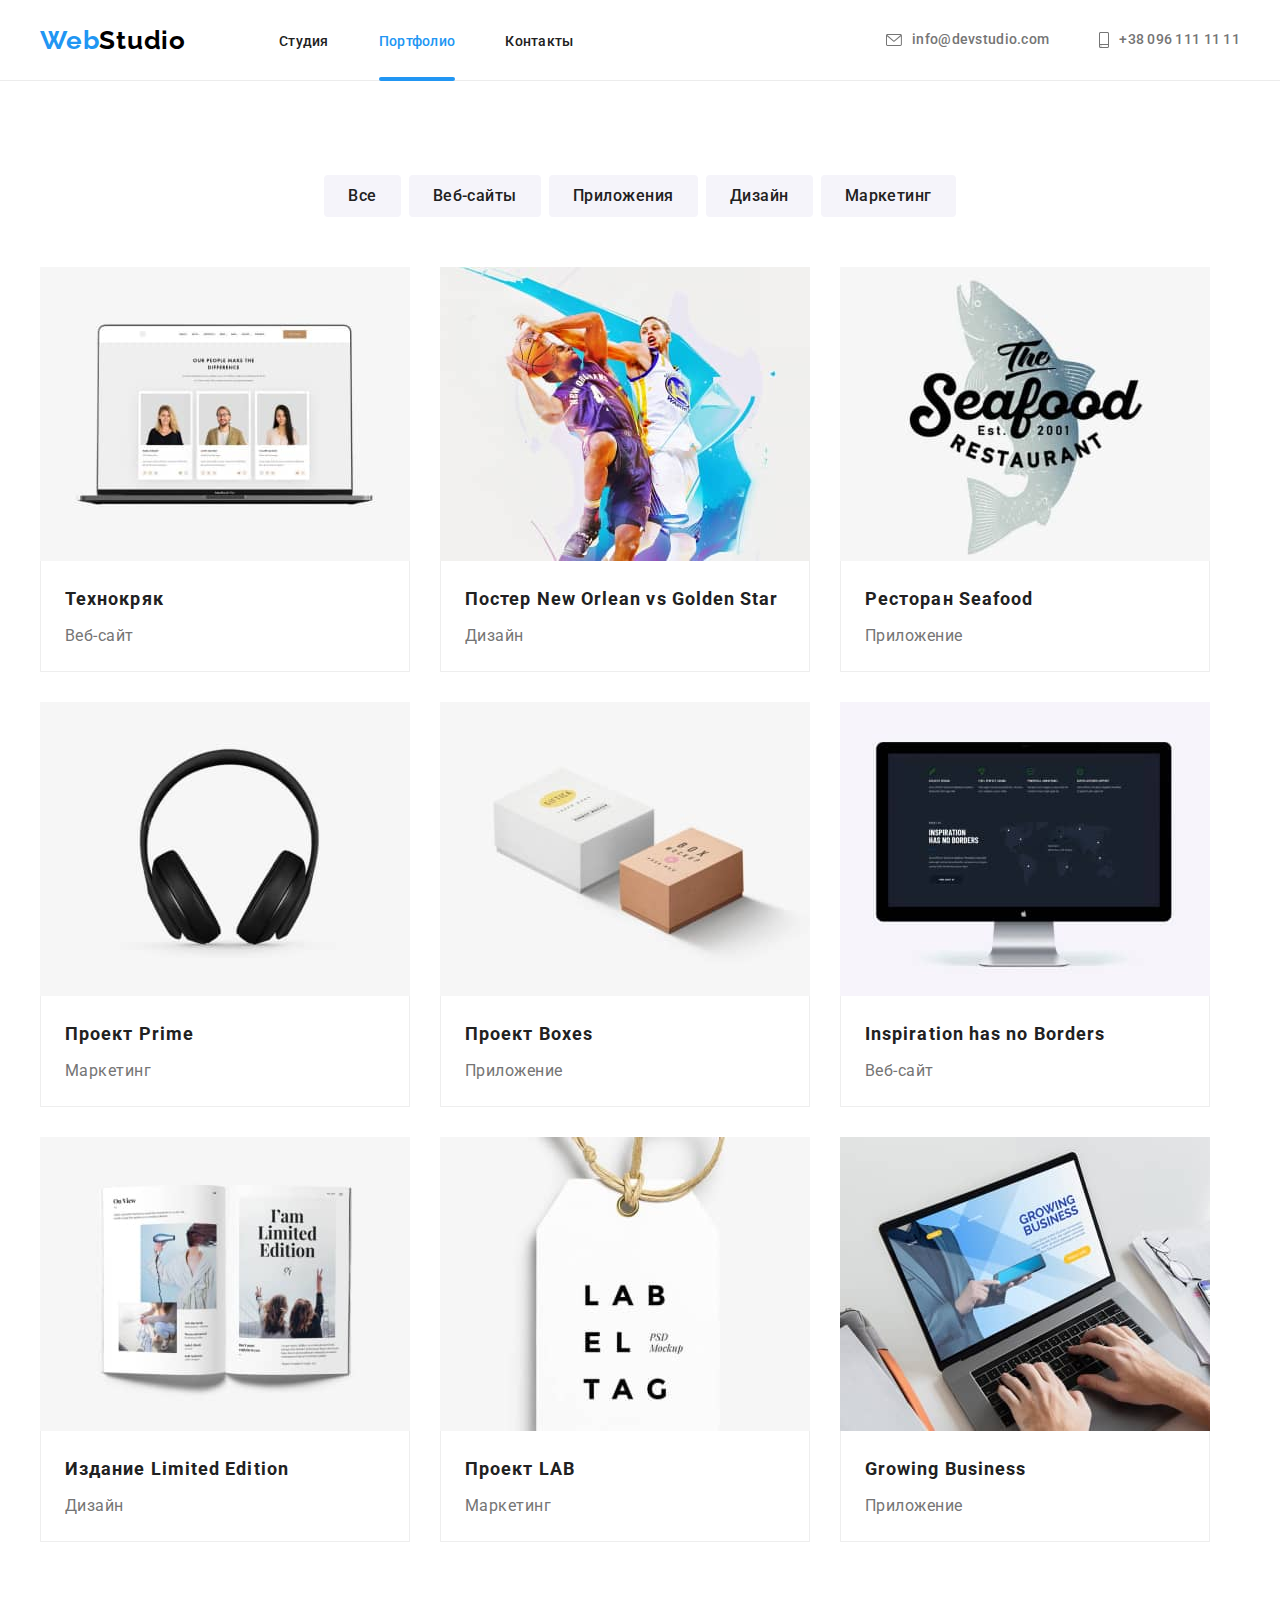
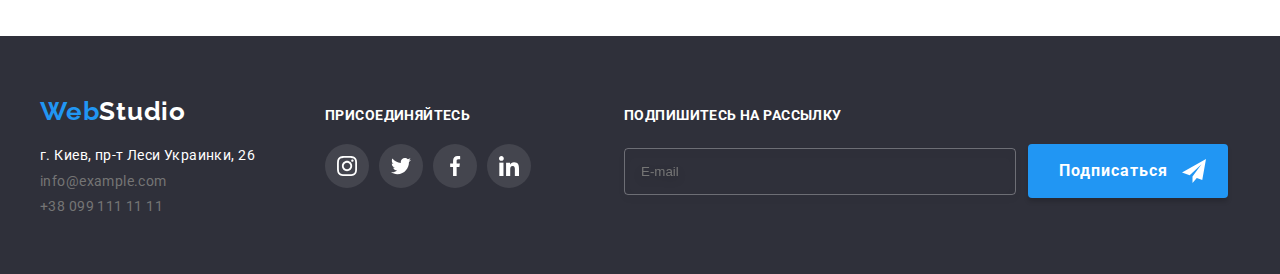
==== portfolio.html @ a9c11469 "new" ====
<!DOCTYPE html>
<html lang="ru">
<head>
    <meta charset="UTF-8">
    <meta http-equiv="X-UA-Compatible" content="IE=edge">
    <meta name="viewport" content="width, initial-scale=1.0">
    <title lang="en">WebStudio</title>
    <link rel="preconnect" href="https://fonts.gstatic.com">
    <link href="https://fonts.googleapis.com/css2?family=Raleway:wght@700&family=Roboto:wght@400;500;700;900&display=swap" rel="stylesheet">
    <link rel="stylesheet" href="https://cdnjs.cloudflare.com/ajax/libs/modern-normalize/1.1.0/modern-normalize.min.css" integrity="sha512-wpPYUAdjBVSE4KJnH1VR1HeZfpl1ub8YT/NKx4PuQ5NmX2tKuGu6U/JRp5y+Y8XG2tV+wKQpNHVUX03MfMFn9Q==" crossorigin="anonymous" referrerpolicy="no-referrer" />
    <link rel="stylesheet" href="https://cdnjs.cloudflare.com/ajax/libs/animate.css/4.1.1/animate.min.css"/>
    <link rel="stylesheet" href="./css/main.min.css">
</head>
<body>
    <!--Шапка страницы-->
    <header class="header">
        <!--Навигация на другие страницы-->
        <div class="container header-container">
            <nav class="main-nav ">
                <a  href="./index.html" class="logo link "><span class="logo--part"> Web</span>Studio</a>
                <ul class="menu list">
                    <li class="menu__item"><a class="menu__link link" href="./index.html">Студия</a></li>
                    <li class="menu__item"><a class="menu__link link menu__link--current" href="#портфолио">Портфолио</a></li>
                    <li class="menu__item"><a class="menu__link link" href="#контакты">Контакты</a></li>
                </ul>
            </nav>
            <ul class="communication list">
                <li class="communication__item ">                
                    <a class="communication__link link" href="mailto:info@devstudio.com">
                        <svg class=" communication__icon" width="16"  height="12">
                            <use href="./images/icon/sprite.svg#icon-envelope" width="16" height="12"></use>
                        </svg>info@devstudio.com</a></li>
                <li class="communication__item" >
                    <a class="communication__link link" href="tel:+380961111111">
                        <svg class="communication__icon" width="10" height="16"  >
                            <use href="./images/icon/sprite.svg#icon-smartphone" width="10" height="16" ></use>
                        </svg>+38 096 111 11 11</a></li>
             </ul>
        </div>
    </header>
    <main>
        <section class="portfolio">
            <div class="container offers">
                <h1 class="visually-hidden">Наши предложения</h1>
                <ul class="offers__list list">
                    <li class="offer__item"><button type="button" class="button"> Все </button> </li>
                    <li class="offer__item"><button type="button" class="button"> Веб-сайты </button></li>
                    <li class="offer__item"><button type="button" class="button"> Приложения </button></li>
                    <li class="offer__item"><button type="button" class="button"> Дизайн </button></li>
                    <li class="offer__item"><button type="button" class="button"> Маркетинг </button></li>
                </ul>
            </div>
            <div class="container">
                <h2 class="visually-hidden">Примеры наших предложений</h2>
                <ul class="portfolio-list list">
                    <li class="portfolio-list__item" >
                        <a href="" class="portfolio-list__focus">
                            <div class="portfolio-list__img-card">
                                <img class="portfolio-list__img" src="./images/portfolio/technocrack.jpg" alt="Страница веб-сайта">
                                <p class="portfolio-list__overlay">Технокряк это современная площадка распространения коронавируса. Компании используют эту платформу для цифрового шпионажа и атак на защищённые сервера конкурентов.</p>
                            </div>
                            <div class="portfolio-information">
                                <h3 class="portfolio-information__title">Технокряк</h3>
                                <p class="portfolio-information__text">Веб-сайт</p>
                            </div>
                        </a>
                    </li>
                    <li class="portfolio-list__item" >
                        <a href="" class="portfolio-list__focus">
                            <div class="portfolio-list__img-card">
                                <img class="portfolio-list__img" src="./images/portfolio/poster.jpg" alt="Два игрока в баскетбол">
                                <p class="portfolio-list__overlay">Технокряк это современная площадка распространения коронавируса. Компании используют эту платформу для цифрового шпионажа и атак на защищённые сервера конкурентов.</p>
                            </div>
                            <div class="portfolio-information">
                                <h3 class="portfolio-information__title">Постер New Orlean vs Golden Star</h3>
                                <p class="portfolio-information__text">Дизайн</p>
                            </div>
                        </a>
                    </li>
                    <li class="portfolio-list__item" >
                        <a href="" class="portfolio-list__focus">
                            <div class="portfolio-list__img-card">
                                <img class="portfolio-list__img" src="./images/portfolio/restaurant.jpg" alt="Логотип ресторана Seafood">
                                <p class="portfolio-list__overlay">Технокряк это современная площадка распространения коронавируса. Компании используют эту платформу для цифрового шпионажа и атак на защищённые сервера конкурентов.</p>
                            </div>
                            <div class="portfolio-information">
                                <h3 class="portfolio-information__title">Ресторан Seafood</h3>
                                <p class="portfolio-information__text">Приложение</p>
                            </div>
                        </a>
                    </li>
                    <li class="portfolio-list__item" >
                        <a href="" class="portfolio-list__focus">
                            <div class="portfolio-list__img-card">
                                <img class="portfolio-list__img" src="./images/portfolio/project.jpg" alt="Наушники">
                                <p class="portfolio-list__overlay">Технокряк это современная площадка распространения коронавируса. Компании используют эту платформу для цифрового шпионажа и атак на защищённые сервера конкурентов.</p>
                            </div>
                            <div class="portfolio-information">
                                <h3 class="portfolio-information__title">Проект Prime</h3>
                                <p class="portfolio-information__text">Маркетинг</p>
                            </div>
                        </a>
                    </li>
                    <li class="portfolio-list__item" >
                        <a href="" class="portfolio-list__focus">
                            <div class="portfolio-list__img-card">
                                <img class="portfolio-list__img" src="./images/portfolio/project-boxes.jpg" alt="Две коробки одна белая вторая светло-коричневая">
                                <p class="portfolio-list__overlay">Технокряк это современная площадка распространения коронавируса. Компании используют эту платформу для цифрового шпионажа и атак на защищённые сервера конкурентов.</p>
                            </div>
                            <div class="portfolio-information">
                                <h3 class="portfolio-information__title">Проект Boxes</h3>
                                <p class="portfolio-information__text">Приложение</p>
                            </div>
                        </a>
                    </li>
                    <li class="portfolio-list__item" >
                        <a href="" class="portfolio-list__focus">
                            <div class="portfolio-list__img-card">
                                <img class="portfolio-list__img" src="./images/portfolio/inspiration.jpg" alt="Страница веб-сайта на екране монетора">
                                <p class="portfolio-list__overlay">Технокряк это современная площадка распространения коронавируса. Компании используют эту платформу для цифрового шпионажа и атак на защищённые сервера конкурентов.</p>
                            </div>
                            <div class="portfolio-information">
                                <h3 class="portfolio-information__title">Inspiration has no Borders</h3>
                                <p class="portfolio-information__text">Веб-сайт</p>
                            </div>
                        </a>
                    </li>
                    <li class="portfolio-list__item" >
                        <a href="" class="portfolio-list__focus">
                            <div class="portfolio-list__img-card">
                                <img class="portfolio-list__img" src="./images/portfolio/edition.jpg" alt="Раскрытый журнал">
                                <p class="portfolio-list__overlay">Технокряк это современная площадка распространения коронавируса. Компании используют эту платформу для цифрового шпионажа и атак на защищённые сервера конкурентов.</p>
                            </div>
                            <div class="portfolio-information">
                                <h3 class="portfolio-information__title">Издание Limited Edition</h3>
                                <p class="portfolio-information__text">Дизайн</p>
                            </div>
                        </a>
                    </li>
                    <li class="portfolio-list__item" >
                        <a href="" class="portfolio-list__focus">
                            <div class="portfolio-list__img-card">
                                <img class="portfolio-list__img" src="./images/portfolio/project-lab.jpg" alt="Ярлык з надписью LAB EL TAG">
                                <p class="portfolio-list__overlay">Технокряк это современная площадка распространения коронавируса. Компании используют эту платформу для цифрового шпионажа и атак на защищённые сервера конкурентов.</p>
                            </div>
                            <div class="portfolio-information">
                                <h3 class="portfolio-information__title">Проект LAB</h3>
                                <p class="portfolio-information__text">Маркетинг</p>
                            </div>
                        </a>
                    </li>
                    <li class="portfolio-list__item" >
                        <a href="" class="portfolio-list__focus">
                            <div class="portfolio-list__img-card">
                                <img class="portfolio-list__img" src="./images/portfolio/growing-business.jpg" alt="Открыта веб-страница на екране ноутбука">
                                <p class="portfolio-list__overlay">Технокряк это современная площадка распространения коронавируса. Компании используют эту платформу для цифрового шпионажа и атак на защищённые сервера конкурентов.</p>
                            </div>
                            <div class="portfolio-information">
                                <h3 class="portfolio-information__title">Growing Business</h3>
                                <p class="portfolio-information__text">Приложение</p>
                            </div>
                        </a>
                    </li>
                </ul>
            </div>

        </section>      
    </main>

    <footer class="footer">
        <div class="container footer__container">
            <div class="footer__address">
                <h2 class="visually-hidden">Контактная информация</h2>
                <!--Контактная информация-->       
                <a  href="#WebStudio" class="logo link logo--retreat"><span class="logo--part">Web</span><span class="logo--footer">Studio</span> </a>
               <address>
                   <ul class="footer__list list">
                       <li class="footer__item"> <a class="footer__site link" href="https://goo.gl/maps/m8xyBrowQKkQdfv96" target="_blank" rel="noopener noreferrer" >г. Киев, пр-т Леси Украинки, 26</a></li>
                       <li class="footer__item"><a class="footer__communication link" href="mailto:info@example.com">info@example.com</a></li>
                       <li class="footer__item"> <a class="footer__communication link" href="tel:+380991111111">+38 099 111 11 11</a></li>  
                   </ul>               
               </address>
            </div>
           <div class="join">
            <h3 class="join__title" >присоединяйтесь</h3>
            <!--Coц сети--> 
            <ul class="join__list list">
             <li class="join__item">
                 <a  href="#" class="join__link ">
                    <svg class="join__icon">
                        <use href="./images/icon/sprite.svg#icon-instagram"></use>
                    </svg>   
                 </a>
                </li>
             <li class="join__item">
                 <a  href="#" class="join__link ">
                    <svg class="join__icon">
                        <use href="./images/icon/sprite.svg#icon-twitter"></use>
                    </svg>
                 </a>
                </li>
             <li class="join__item">
                 <a  href="#" class="join__link ">
                    <svg class="join__icon">
                        <use href="./images/icon/sprite.svg#icon-facebook"></use>
                    </svg>
                 </a>
                </li>
             <li class="join__item">
                 <a  href="#" class="join__link ">
                    <svg class="join__icon">
                        <use href="./images/icon/sprite.svg#icon-linkedin"></use>
                    </svg>
                 </a>
                </li>
         </ul>
           </div>
           <div class="footer__form">
               <h3 class="footer__form--title">Подпишитесь на рассылку</h3>
               <form action="#" class="footer__form--box">
                   <label class="footer__form--label">
                       <span class="footer__form--label">
                            <input class="footer__form--input" type="email" name="email" placeholder="E-mail" required>
                            <button class="footer__form--subscribe" type="submit">Подписаться
                                <svg class="footer__form--icon" width="24" height="24">
                                    <use href="./images/icon/sprite.svg#icon-send" ></use>
                                </svg>
                            </button>
                       </span>
                   </label>              
               </form>
           </div>
        </div>
    </footer>


    <script src="./js/modal.js"></script>
</body>
</html>
---- css/main.min.css ----
:root{--main-font:'Roboto', "Sans","Lato", sans-serif;--secondary-font:'Raleway', "Montserrat", sans-serif;--title-text-colot: #212121;--accent-color: #2196F3;--primary-bg-color:#FFFFFF;--secondary-color:#757575}.visually-hidden{position:absolute;width:1px;height:1px;margin:-1px;border:0;padding:0;white-space:nowrap;clip-path:inset(100%);clip:rect(0 0 0 0);overflow:hidden}body{font-family:var(--main-font);font-weight:500;margin:0px;color:var(--secondary-color);background:var(--primary-bg-color)}h1,h2,h3,h4,h5,h6,p{margin-top:0;margin-bottom:0}ul,ol{margin-top:0;margin-bottom:0;padding-left:0}img{display:block;max-width:100%;height:auto}.list{list-style:none}.link{text-decoration:none;color:inherit}.container{width:1200px;padding-left:15px;padding-right:15px;margin:0 auto}.backdrop{position:fixed;top:0;left:0;width:100vw;height:100vh;background-color:rgba(0,0,0,0.2);opacity:1;visibility:visible;pointer-events:auto;transition:opacity 500ms linear, visibility 500ms linear}.is-hidden{opacity:0;visibility:hidden;pointer-events:none}.logo{margin-right:93px;font-family:var(--secondary-font);font-weight:700;font-size:26px;line-height:1.19;letter-spacing:0.03em;color:#000000}.logo--part{color:var(--accent-color)}.logo--footer{color:var(--primary-bg-color)}.logo--retreat{display:inline-block;margin-bottom:20px;margin-right:0}.social__list{display:flex;justify-content:space-between}.social__list--icon{width:20px;height:20px}.social__list--link{display:flex;align-items:center;justify-content:center;width:44px;height:44px;border-radius:50%;background-color:transparent;fill:#AFB1B8;transition:fill 250ms cubic-bezier(0.4, 0, 0.2, 1),background-color 250ms cubic-bezier(0.4, 0, 0.2, 1)}.social__list--link:focus,.social__list--link:hover{background-color:var(--accent-color);fill:var(--primary-bg-color)}.button{padding:6px 22px;font-family:var(--main-font);font-weight:500;font-size:16px;line-height:1.63;text-align:center;letter-spacing:0.03em;cursor:pointer;color:var(--title-text-colot);background-color:#F5F4FA;border-radius:4px;border-color:transparent;transition:box-shadow 250ms cubic-bezier(0.4, 0, 0.2, 1),background-color 250ms cubic-bezier(0.4, 0, 0.2, 1),color 250ms cubic-bezier(0.4, 0, 0.2, 1)}.button:focus,.button:hover{color:var(--primary-bg-color);background-color:var(--accent-color);box-shadow:0px 3px 1px rgba(0,0,0,0.1),0px 1px 2px rgba(0,0,0,0.08),0px 2px 2px rgba(0,0,0,0.12)}.header-container{display:flex}.header{border-bottom:1px solid #ECECEC;padding-top:25px;padding-bottom:24px}.main-nav{display:flex;align-items:center}.link.menu__link--current{color:var(--accent-color)}.menu{display:flex;align-items:center}.menu__item:not(:last-child){margin-right:50px}.menu__link{position:relative;font-size:14px;line-height:1.14;letter-spacing:0.02em;padding:32px 0;color:var(--title-text-colot);transition:color 250ms cubic-bezier(0.4, 0, 0.2, 1);animation-duration:500ms}.menu__link:hover,.menu__link:focus{color:var(--accent-color)}.link.menu__link--current::after{content:"";position:absolute;width:100%;height:4px;bottom:0;right:0;background-color:var(--accent-color);border-radius:2px}.communication{display:flex;margin-left:auto;align-items:center;font-size:14px;line-height:1.14;letter-spacing:0.02em;fill:var(--secondary-color)}.communication__item:not(:last-child){margin-right:50px}.communication__link{display:flex;align-items:center;transition:fill 250ms cubic-bezier(0.4, 0, 0.2, 1),color 250ms cubic-bezier(0.4, 0, 0.2, 1)}.communication__link:hover,.communication__link:focus{color:var(--accent-color);fill:var(--accent-color)}.communication__icon{margin-right:10px}.modal{padding:40px;width:528px;height:581px;background-color:var(--primary-bg-color);position:absolute;left:50%;top:50%;transform:translate(-50%, -50%)}.modal-button{position:absolute;width:30px;height:30px;cursor:pointer;top:8px;right:8px;padding:0;border-radius:50%;background-color:var(--primary-bg-color);border:1px solid rgba(0,0,0,0.1)}.modal-button:focus .modal-icon{fill:var(--accent-color)}.modal-icon{text-align:center;fill:#000000;transition:fill 250ms cubic-bezier(0.4, 0, 0.2, 1)}.modal-form{display:flex;flex-direction:column}.modal-form-heat{margin-bottom:12px;font-family:var(--main-font);font-weight:700;font-size:20px;line-height:1.15;text-align:center;letter-spacing:0.03em;color:var(--title-text-colot)}.modal-form-field{margin-bottom:10px;font-family:var(--main-font);font-weight:400;font-size:12px;line-height:1.16;letter-spacing:0.01em;color:var(--secondary-color)}.modal-form-imput-wrapper{display:block;position:relative;margin-top:4px}.modal-form-imput{padding:12px 42px;width:100%;height:40px;border:1px solid rgba(33,33,33,0.2);border-radius:4px;transition:border-color 250ms cubic-bezier(0.4, 0, 0.2, 1),fill 250ms cubic-bezier(0.4, 0, 0.2, 1)}.modal-form-imput:focus{outline:none;border-color:var(--accent-color)}.modal-form-imput:focus+.modal-form-icon{fill:var(--accent-color)}.modal-form-message{margin-top:4px;padding:12px 16px;resize:none;width:100%;height:120px;border:1px solid rgba(33,33,33,0.2);border-radius:4px;transition:border-color 250ms cubic-bezier(0.4, 0, 0.2, 1)}.modal-form-message:focus{outline:none;border-color:var(--accent-color)}.modal-form-icon{position:absolute;bottom:11px;left:12px;width:18px;height:18px}.modal-form-checkbox:checked+.modal-form-checkbox-label::before{background-color:var(--accent-color);background-image:url(../images/icon/iconcheck.svg);background-repeat:no-repeat;background-position:center;background-origin:padding-box;border-color:var(--accent-color)}.modal-form-checkbox:focus+.modal-form-checkbox-label::before{border-color:var(--accent-color)}.modal-form-checkbox{transition:outline 250ms cubic-bezier(0.4, 0, 0.2, 1)}.modal-form-checkbox-label{display:flex;align-items:center;margin-bottom:30px;font-family:var(--main-font);font-weight:400;font-size:14px;line-height:2;letter-spacing:0.03em;color:var(--secondary-color)}.modal-form-checkbox-label::before{display:block;content:"";width:16px;height:15px;border:2px solid #212121;cursor:pointer;margin-right:8px;border-radius:4px}.modal-form-button{margin-right:auto;margin-left:auto;padding-top:10px;padding-bottom:10px;width:200px;font-family:var(--main-font);font-weight:700;font-size:16px;line-height:1.88;align-items:center;letter-spacing:0.06em;cursor:pointer;color:var(--primary-bg-color);background:#2196F3;box-shadow:0px 4px 4px rgba(0,0,0,0.15);border-radius:4px;border-color:transparent}.modal-form-checlbox-link{font-family:var(--main-font);font-weight:400;font-size:14px;line-height:2;letter-spacing:0.03em;text-decoration-line:underline;color:var(--accent-color)}.hero{background-position:center;background-size:cover;max-width:1600px;height:600px;margin:0 auto;padding-top:200px;padding-bottom:200px;background-color:#2F303A;background-image:linear-gradient(rgba(47,48,58,0.4), rgba(47,48,58,0.4)),url("../images/hero/hero.jpg");text-align:center}.hero__text{margin-right:auto;margin-left:auto;text-align:center;text-transform:uppercase;font-weight:900;font-size:44px;line-height:1.5;letter-spacing:0.06em;width:696px;color:var(--primary-bg-color)}.hero__button{padding:10px 32px;margin-top:30px;font-family:var(--main-font);font-weight:700;font-size:16px;line-height:1.88;align-items:center;letter-spacing:0.06em;cursor:pointer;color:var(--primary-bg-color);background-color:var(--accent-color);box-shadow:0px 4px 4px rgba(0,0,0,0.15);border-radius:4px}.our-work{padding-top:94px;padding-bottom:94px}.our-work__title{margin-bottom:50px;font-weight:700;font-size:36px;line-height:1.16;text-align:center;letter-spacing:0.03em;color:var(--title-text-colot)}.our-work__list{display:flex;flex-wrap:wrap;margin-top:-30px;margin-left:-30px}.our-work__example{margin-top:30px;margin-left:30px}.our-work__card{position:relative}.our-work__p{position:absolute;padding-top:27px;padding-bottom:27px;width:100%;bottom:0;right:0;font-family:var(--main-font);font-weight:700;font-size:14px;line-height:1.14;text-align:center;letter-spacing:0.03em;text-transform:uppercase;color:var(--primary-bg-color);background-color:rgba(47,48,58,0.8)}.quality{padding-top:94px}.quality__list{display:flex;flex-wrap:wrap;margin-top:-30px;margin-left:-30px;font-weight:400;font-size:14px;letter-spacing:0.03em}.quality__list--item{margin-top:30px;margin-left:30px;width:270px}.quality__list--title{margin-bottom:10px;font-weight:700;font-size:14px;line-height:1.14;text-transform:uppercase;color:var(--title-text-colot)}.quality__list--description{line-height:1.71}.quality__list--container{display:flex;align-items:center;justify-content:center;height:120px;width:100%;text-align:center;margin-bottom:30px;background:#F5F4FA;border-radius:4px}.quality__list--icon{width:70px;height:70px}.team{background:#F5F4FA;padding-top:94px;padding-bottom:94px}.team__title{margin-bottom:50px;font-weight:700;font-size:36px;line-height:1.16;text-align:center;letter-spacing:0.03em;color:var(--title-text-colot)}.team__list{display:flex;flex-wrap:wrap;margin-top:-30px;margin-left:-30px}.team__item{margin-top:30px;margin-left:30px;width:270px;background-color:var(--primary-bg-color);box-shadow:0px 1px 3px rgba(0,0,0,0.12),0px 1px 1px rgba(0,0,0,0.14),0px 2px 1px rgba(0,0,0,0.2);border-radius:0px 0px 4px 4px}.team__box{padding:30px 32px}.team__name{margin-bottom:10px;font-size:16px;line-height:1.19;text-align:center;white-space:pre;letter-spacing:0.03em;color:var(--title-text-colot)}.team__position{margin-bottom:16px;font-weight:400;font-size:16px;line-height:1.19;text-align:center;letter-spacing:0.03em}.customers{padding-top:94px;padding-bottom:94px}.customers__title{font-weight:700;font-size:36px;line-height:1.17;text-align:center;letter-spacing:0.03em;margin-bottom:50px;color:var(--title-text-colot)}.customers__list{display:flex;justify-content:space-between;align-items:center}.customers__item{width:170px;height:92px}.customers__item:not(:last-child){margin-right:30px}.customers__link{display:flex;align-items:center;justify-content:center;width:100%;height:100%;text-align:center;background:transparent;fill:#AFB1B8;border:1px solid #AFB1B8;border-radius:4px;transition:fill 250ms cubic-bezier(0.4, 0, 0.2, 1),border 250ms cubic-bezier(0.4, 0, 0.2, 1)}.customers__link:hover,.customers__link:focus{fill:var(--accent-color);border:1px solid var(--accent-color)}.join{margin-right:93px;width:206px}.join__title{margin-bottom:20px;font-weight:700;font-size:14px;line-height:1.14;letter-spacing:0.03em;text-transform:uppercase;color:var(--primary-bg-color)}.join__list{display:flex;justify-content:space-between}.join-list:not(:last-child){margin-right:10px}.join__icon{width:20px;height:20px}.join__link{display:flex;align-items:center;justify-content:center;width:44px;height:44px;border-radius:50%;background-color:rgba(255,255,255,0.1);fill:var(--primary-bg-color);transition:background-color 250ms cubic-bezier(0.4, 0, 0.2, 1)}.join__link:focus,.join__link:hover{background-color:var(--accent-color)}.footer{padding-top:60px;padding-bottom:60px;background:#2F303A}.footer__container{display:flex;align-items:baseline}.footer__item{font-style:normal;font-weight:400;font-size:14px;line-height:1.17;letter-spacing:0.03em}.footer__item:not(:last-child){margin-bottom:9px}.footer__site{color:var(--primary-bg-color)}.footer-mailto,.footer-tel{color:rgba(255,255,255,0.6);transition:color 250ms cubic-bezier(0.4, 0, 0.2, 1)}.footer__communication:hover,.footer__communication:focus{color:var(--accent-color)}.footer__address{margin-right:70px}.footer__form{width:570px}.footer__form--title{margin-bottom:20px;font-family:var(--main-font);font-weight:700;font-size:14px;line-height:1.14;letter-spacing:0.03em;text-transform:uppercase;color:var(--primary-bg-color)}.footer__form--label{display:flex;align-items:center}.footer__form--input{padding:15px 16px;width:358px;background-color:transparent;border:1px solid rgba(255,255,255,0.3);filter:drop-shadow(0px 4px 4px rgba(0,0,0,0.15));border-radius:4px;color:var(--primary-bg-color)}.footer__form--input:focus{outline:none;border-color:var(--primary-bg-color);background-color:transparent;color:var(--primary-bg-color)}.footer__form--subscribe{width:200px;padding-top:10px;padding-bottom:10px;padding-left:29px;margin-left:12px;font-family:var(--main-font);font-weight:700;font-size:16px;line-height:1.87;color:var(--primary-bg-color);display:flex;align-items:center;text-align:center;letter-spacing:0.06em;cursor:pointer;background-color:var(--accent-color);box-shadow:0px 4px 4px rgba(0,0,0,0.15);border-radius:4px;border-color:transparent}.footer__form--icon{fill:var(--primary-bg-color);margin:auto}.offers{padding-top:94px;margin-bottom:50px}.offers__list{display:flex;justify-content:center}.offers :not(:last-child){margin-right:8px}.portfolio{padding-bottom:94px}.portfolio-list{display:flex;flex-wrap:wrap;margin-left:-30px;margin-top:-30px}.portfolio-list__item{margin-left:30px;margin-top:30px;width:370px;text-decoration:none;background-color:var(--primary-bg-color);box-sizing:border-box}.portfolio-list__focus{display:block;text-decoration:none;color:currentColor;transition:box-shadow 250ms cubic-bezier(0.4, 0, 0.2, 1)}.portfolio-list__img-card{position:relative;overflow:hidden}.portfolio-list__overlay{position:absolute;padding:62px 23px;overflow:auto;top:0;left:0;width:100%;height:100%;font-family:var(--main-font);font-weight:400;font-size:18px;line-height:1.55;letter-spacing:0.03em;background-color:rgba(33,150,243,0.9);color:var(--primary-bg-color);border:1px solid #000000;box-shadow:0px 4px 4px rgba(0,0,0,0.25);transform:translateY(100%);transition:transform 250ms cubic-bezier(0.4, 0, 0.2, 1)}.portfolio-list__focus:hover .portfolio-list__overlay,.portfolio-list__focus:focus .portfolio-list__overlay{transform:translateY(0%)}.portfolio-information{padding:20px 24px;border-right:1px solid #EEEEEE;border-bottom:1px solid #EEEEEE;border-left:1px solid #EEEEEE;text-decoration:none}.portfolio-information__title{margin-bottom:4px;font-family:var(--main-font);font-weight:700;font-size:18px;line-height:2;letter-spacing:0.06em;color:var(--title-text-colot)}.portfolio-information__text{font-weight:400;font-size:16px;line-height:1.88;letter-spacing:0.03em}.portfolio-list__focus:hover,.portfolio-list__focus:focus{box-shadow:0px 1px 1px rgba(0,0,0,0.12),0px 4px 4px rgba(0,0,0,0.06),1px 4px 6px rgba(0,0,0,0.16)}
/*# sourceMappingURL=main.min.css.map */
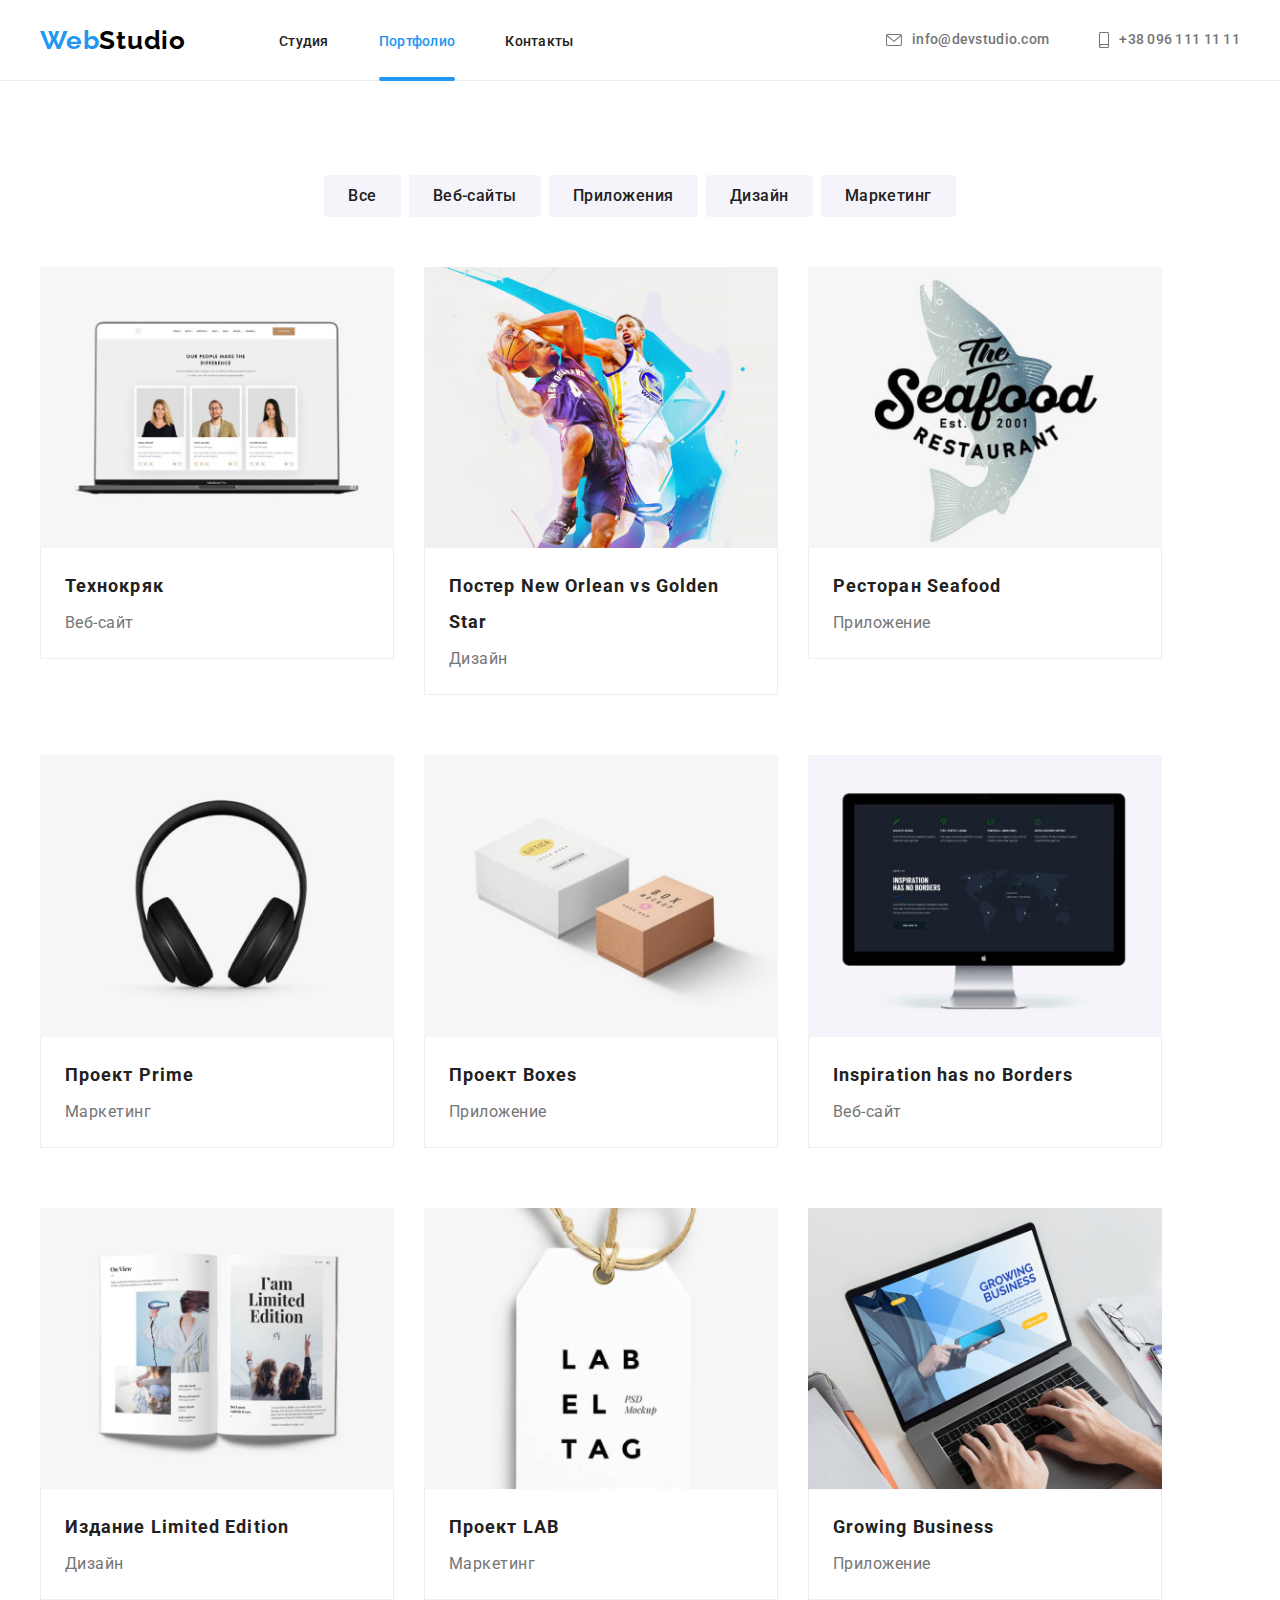
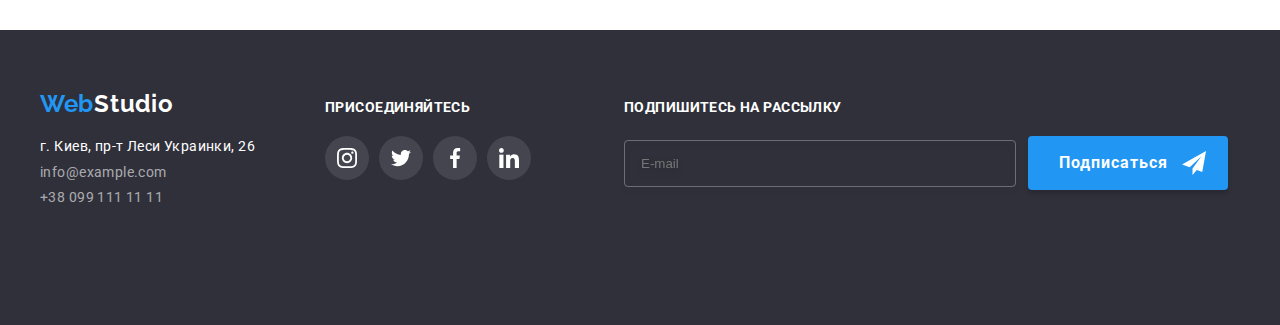
==== commit 444ca7c2: "portfolio" ====
--- a/portfolio.html
+++ b/portfolio.html
@@ -17,13 +17,24 @@
         <!--Навигация на другие страницы-->
         <div class="container header-container">
             <nav class="main-nav ">
-                <a  href="./index.html" class="logo link "><span class="logo--part"> Web</span>Studio</a>
+                <a  href="./index.html" class="logo link logo--header "><span class="logo--part"> Web</span>Studio</a>
                 <ul class="menu list">
-                    <li class="menu__item"><a class="menu__link link" href="./index.html">Студия</a></li>
-                    <li class="menu__item"><a class="menu__link link menu__link--current" href="#портфолио">Портфолио</a></li>
-                    <li class="menu__item"><a class="menu__link link" href="#контакты">Контакты</a></li>
+                    <li class="menu__item">
+                        <a class="menu__link link" href="./index.html">Студия</a>
+                    </li>
+                    <li class="menu__item">
+                        <a class="menu__link link menu__link--current" href="#портфолио">Портфолио</a>
+                    </li>
+                    <li class="menu__item">
+                        <a class="menu__link link" href="#контакты">Контакты</a>
+                    </li>
                 </ul>
             </nav>
+            <button class="burger" data-menu-open>
+                <svg class="burger__icon" width="40"  height="40">
+                    <use href="./images/icon/sprite.svg#icon-burger" ></use>
+                </svg>
+            </button>
             <ul class="communication list">
                 <li class="communication__item ">                
                     <a class="communication__link link" href="mailto:info@devstudio.com">
@@ -37,26 +48,74 @@
                         </svg>+38 096 111 11 11</a></li>
              </ul>
         </div>
+        <div class="mobile-menu " data-menu>
+            <div class="container mobile-menu__container">
+                <button class="close-btn " data-menu-close>
+                    <svg class="close-btn__icon mobile-menu__close-btn" width="40"  height="40">
+                        <use href="./images/icon/sprite.svg#icon-dagger" width="19"  height="19"></use>
+                    </svg>
+                </button>
+                <ul class="nav-list list">
+                    <li class="nav-list__item">
+                        <a class="nav-list__link link" href="#студия">Студия</a>
+                    </li>
+                    <li class="nav-list__item">
+                        <a class="nav-list__link link" href="./portfolio.html">Портфолио</a>
+                    </li>
+                    <li class="nav-list__item">
+                        <a class="nav-list__link link" href="#контакты">Контакты</a>
+                    </li>
+                </ul>
+                <ul class="communication__list list">
+                    <li class="communication__list--item">
+                        <a class="communication__list--link link" href="tel:+380961111111">+38 096 111 11 11</a>
+                    </li>
+                    <li class="communication__list--item">
+                        <a class="communication__list--link communication__list--link-font link" href="mailto:info@devstudio.com">info@devstudio.com</a>
+                    </li>
+                </ul>
+                <ul class="social-networks list">
+                    <li class="social-networks__item">
+                        <a class="social-networks__link link" href="#instagram">Instagram</a>
+                    </li>
+                    <li class="social-networks__item">
+                        <a class="social-networks__link link" href="#twitter">Twitter</a>
+                    </li>
+                    <li class="social-networks__item">
+                        <a class="social-networks__link link" href="#facebook">Facebook</a>
+                    </li>
+                    <li class="social-networks__item">
+                        <a class="social-networks__link link" href="#linkedIn">LinkedIn</a>
+                    </li>
+                </ul>
+            
+            </div>
+        </div>
     </header>
     <main>
         <section class="portfolio">
             <div class="container offers">
                 <h1 class="visually-hidden">Наши предложения</h1>
                 <ul class="offers__list list">
-                    <li class="offer__item"><button type="button" class="button"> Все </button> </li>
-                    <li class="offer__item"><button type="button" class="button"> Веб-сайты </button></li>
-                    <li class="offer__item"><button type="button" class="button"> Приложения </button></li>
-                    <li class="offer__item"><button type="button" class="button"> Дизайн </button></li>
-                    <li class="offer__item"><button type="button" class="button"> Маркетинг </button></li>
+                    <li class="offers__item"><button type="button" class="button"> Все </button> </li>
+                    <li class="offers__item"><button type="button" class="button"> Веб-сайты </button></li>
+                    <li class="offers__item"><button type="button" class="button"> Приложения </button></li>
+                    <li class="offers__item"><button type="button" class="button"> Дизайн </button></li>
+                    <li class="offers__item"><button type="button" class="button"> Маркетинг </button></li>
                 </ul>
             </div>
-            <div class="container">
+             <div class="container"> 
                 <h2 class="visually-hidden">Примеры наших предложений</h2>
                 <ul class="portfolio-list list">
                     <li class="portfolio-list__item" >
                         <a href="" class="portfolio-list__focus">
                             <div class="portfolio-list__img-card">
-                                <img class="portfolio-list__img" src="./images/portfolio/technocrack.jpg" alt="Страница веб-сайта">
+                                <picture class="portfolio-list__picture">
+                                    <source media="(min-width:1200px)" srcset="./images/portfolio/portfolio-destope/img-destope-1.jpg 1x, ./images/portfolio/portfolio-destope/img-destope-1-@2x.jpg 2x">
+                                    <source media="(min-width:768px)" srcset="./images/portfolio/portfolio-tablet/img-tablet-1.jpg 1x, ./images/portfolio/portfolio-tablet/img-tablet-1-@2x.jpg 2x">
+                                    <source media="(min-width:320px)" srcset="./images/portfolio/portfolio-mobile/img-mobile.jpg 1x, ./images/portfolio/portfolio-mobile/img-mobile@2x.jpg 2x">
+                                    <img class="portfolio-list__img" src="./images/portfolio/technocrack.jpg" alt="Страница веб-сайта">
+                                </picture>
                                 <p class="portfolio-list__overlay">Технокряк это современная площадка распространения коронавируса. Компании используют эту платформу для цифрового шпионажа и атак на защищённые сервера конкурентов.</p>
                             </div>
                             <div class="portfolio-information">
@@ -68,7 +127,12 @@
                     <li class="portfolio-list__item" >
                         <a href="" class="portfolio-list__focus">
                             <div class="portfolio-list__img-card">
-                                <img class="portfolio-list__img" src="./images/portfolio/poster.jpg" alt="Два игрока в баскетбол">
+                                <picture class="portfolio-list__picture">
+                                    <source media="(min-width:1200px)" srcset="./images/portfolio/portfolio-destope/img-destope-2.jpg 1x, ./images/portfolio/portfolio-destope/img-destope-2-@2x.jpg 2x">
+                                    <source media="(min-width:768px)" srcset="./images/portfolio/portfolio-tablet/img-tablet-2.jpg 1x, ./images/portfolio/portfolio-tablet/img-tablet-2-@2x.jpg 2x">
+                                    <source media="(min-width:320px)" srcset="./images/portfolio/portfolio-mobile/img-mobile-2.jpg 1x, ./images/portfolio/portfolio-mobile/img-mobile-2-@2x.jpg 2x">
+                                    <img class="portfolio-list__img" src="./images/portfolio/poster.jpg" alt="Два игрока в баскетбол">
+                                </picture>                                
                                 <p class="portfolio-list__overlay">Технокряк это современная площадка распространения коронавируса. Компании используют эту платформу для цифрового шпионажа и атак на защищённые сервера конкурентов.</p>
                             </div>
                             <div class="portfolio-information">
@@ -80,7 +144,12 @@
                     <li class="portfolio-list__item" >
                         <a href="" class="portfolio-list__focus">
                             <div class="portfolio-list__img-card">
-                                <img class="portfolio-list__img" src="./images/portfolio/restaurant.jpg" alt="Логотип ресторана Seafood">
+                                <picture class="portfolio-list__picture">
+                                    <source media="(min-width:1200px)" srcset="./images/portfolio/portfolio-destope/img-destope-3.jpg 1x, ./images/portfolio/portfolio-destope/img-destope-3-@2x.jpg 2x">
+                                    <source media="(min-width:768px)" srcset="./images/portfolio/portfolio-tablet/img-tablet-3.jpg 1x, ./images/portfolio/portfolio-tablet/img-tablet-3-@2x.jpg 2x">
+                                    <source media="(min-width:320px)" srcset="./images/portfolio/portfolio-mobile/img-mobile-3.jpg 1x, ./images/portfolio/portfolio-mobile/img-mobile-3-@2x.jpg 2x">
+                                    <img class="portfolio-list__img" src="./images/portfolio/restaurant.jpg" alt="Логотип ресторана Seafood">
+                                </picture>                                
                                 <p class="portfolio-list__overlay">Технокряк это современная площадка распространения коронавируса. Компании используют эту платформу для цифрового шпионажа и атак на защищённые сервера конкурентов.</p>
                             </div>
                             <div class="portfolio-information">
@@ -92,7 +161,12 @@
                     <li class="portfolio-list__item" >
                         <a href="" class="portfolio-list__focus">
                             <div class="portfolio-list__img-card">
-                                <img class="portfolio-list__img" src="./images/portfolio/project.jpg" alt="Наушники">
+                                <picture class="portfolio-list__picture">
+                                    <source media="(min-width:1200px)" srcset="./images/portfolio/portfolio-destope/img-destope-4.jpg 1x, ./images/portfolio/portfolio-destope/img-destope-4-@2x.jpg 2x">
+                                    <source media="(min-width:768px)" srcset="./images/portfolio/portfolio-tablet/img-tablet-4.jpg 1x, ./images/portfolio/portfolio-tablet/img-tablet-4-@2x.jpg 2x">
+                                    <source media="(min-width:320px)" srcset="./images/portfolio/portfolio-mobile/img-mobile-4.jpg 1x, ./images/portfolio/portfolio-mobile/img-mobile-4-@2x.jpg 2x">
+                                    <img class="portfolio-list__img" src="./images/portfolio/project.jpg" alt="Наушники">
+                                </picture>                                
                                 <p class="portfolio-list__overlay">Технокряк это современная площадка распространения коронавируса. Компании используют эту платформу для цифрового шпионажа и атак на защищённые сервера конкурентов.</p>
                             </div>
                             <div class="portfolio-information">
@@ -104,7 +178,12 @@
                     <li class="portfolio-list__item" >
                         <a href="" class="portfolio-list__focus">
                             <div class="portfolio-list__img-card">
-                                <img class="portfolio-list__img" src="./images/portfolio/project-boxes.jpg" alt="Две коробки одна белая вторая светло-коричневая">
+                                <picture class="portfolio-list__picture">
+                                    <source media="(min-width:1200px)" srcset="./images/portfolio/portfolio-destope/img-destope-5.jpg 1x, ./images/portfolio/portfolio-destope/img-destope-5-@2x.jpg 2x">
+                                    <source media="(min-width:768px)" srcset="./images/portfolio/portfolio-tablet/img-tablet-5.jpg 1x, ./images/portfolio/portfolio-tablet/img-tablet-5-@2x.jpg 2x">
+                                    <source media="(min-width:320px)" srcset="./images/portfolio/portfolio-mobile/img-mobile-5.jpg 1x, ./images/portfolio/portfolio-mobile/img-mobile-5-@2x.jpg 2x">
+                                    <img class="portfolio-list__img" src="./images/portfolio/project-boxes.jpg" alt="Две коробки одна белая вторая светло-коричневая">
+                                </picture>                                 
                                 <p class="portfolio-list__overlay">Технокряк это современная площадка распространения коронавируса. Компании используют эту платформу для цифрового шпионажа и атак на защищённые сервера конкурентов.</p>
                             </div>
                             <div class="portfolio-information">
@@ -116,7 +195,12 @@
                     <li class="portfolio-list__item" >
                         <a href="" class="portfolio-list__focus">
                             <div class="portfolio-list__img-card">
-                                <img class="portfolio-list__img" src="./images/portfolio/inspiration.jpg" alt="Страница веб-сайта на екране монетора">
+                                <picture class="portfolio-list__picture">
+                                    <source media="(min-width:1200px)" srcset="./images/portfolio/portfolio-destope/img-destope-6.jpg 1x, ./images/portfolio/portfolio-destope/img-destope-6-@2x.jpg 2x">
+                                    <source media="(min-width:768px)" srcset="./images/portfolio/portfolio-tablet/img-tablet-6.jpg 1x, ./images/portfolio/portfolio-tablet/img-tablet-6-@2x.jpg 2x">
+                                    <source media="(min-width:320px)" srcset="./images/portfolio/portfolio-mobile/img-mobile-6.jpg 1x, ./images/portfolio/portfolio-mobile/img-mobile-6-@2x.jpg 2x">
+                                    <img class="portfolio-list__img" src="./images/portfolio/inspiration.jpg" alt="Страница веб-сайта на екране монетора">
+                                </picture>                                 
                                 <p class="portfolio-list__overlay">Технокряк это современная площадка распространения коронавируса. Компании используют эту платформу для цифрового шпионажа и атак на защищённые сервера конкурентов.</p>
                             </div>
                             <div class="portfolio-information">
@@ -128,7 +212,12 @@
                     <li class="portfolio-list__item" >
                         <a href="" class="portfolio-list__focus">
                             <div class="portfolio-list__img-card">
-                                <img class="portfolio-list__img" src="./images/portfolio/edition.jpg" alt="Раскрытый журнал">
+                                <picture class="portfolio-list__picture">
+                                    <source media="(min-width:1200px)" srcset="./images/portfolio/portfolio-destope/img-destope-7.jpg 1x, ./images/portfolio/portfolio-destope/img-destope-7-@2x.jpg 2x">
+                                    <source media="(min-width:768px)" srcset="./images/portfolio/portfolio-tablet/img-tablet-7.jpg 1x, ./images/portfolio/portfolio-tablet/img-tablet-7-@2x.jpg 2x">
+                                    <source media="(min-width:320px)" srcset="./images/portfolio/portfolio-mobile/img-mobile-7.jpg 1x, ./images/portfolio/portfolio-mobile/img-mobile-7-@2x.jpg 2x">
+                                    <img class="portfolio-list__img" src="./images/portfolio/edition.jpg" alt="Раскрытый журнал">
+                                </picture>                                 
                                 <p class="portfolio-list__overlay">Технокряк это современная площадка распространения коронавируса. Компании используют эту платформу для цифрового шпионажа и атак на защищённые сервера конкурентов.</p>
                             </div>
                             <div class="portfolio-information">
@@ -140,7 +229,12 @@
                     <li class="portfolio-list__item" >
                         <a href="" class="portfolio-list__focus">
                             <div class="portfolio-list__img-card">
-                                <img class="portfolio-list__img" src="./images/portfolio/project-lab.jpg" alt="Ярлык з надписью LAB EL TAG">
+                                <picture class="portfolio-list__picture">
+                                    <source media="(min-width:1200px)" srcset="./images/portfolio/portfolio-destope/img-destope-8.jpg 1x, ./images/portfolio/portfolio-destope/img-destope-8-@2x.jpg 2x">
+                                    <source media="(min-width:768px)" srcset="./images/portfolio/portfolio-tablet/img-tablet-8.jpg 1x, ./images/portfolio/portfolio-tablet/img-tablet-8-@2x.jpg 2x">
+                                    <source media="(min-width:320px)" srcset="./images/portfolio/portfolio-mobile/img-mobile-8.jpg 1x, ./images/portfolio/portfolio-mobile/img-mobile-8-@2x.jpg 2x">
+                                    <img class="portfolio-list__img" src="./images/portfolio/project-lab.jpg" alt="Ярлык з надписью LAB EL TAG">
+                                </picture>                                 
                                 <p class="portfolio-list__overlay">Технокряк это современная площадка распространения коронавируса. Компании используют эту платформу для цифрового шпионажа и атак на защищённые сервера конкурентов.</p>
                             </div>
                             <div class="portfolio-information">
@@ -152,7 +246,12 @@
                     <li class="portfolio-list__item" >
                         <a href="" class="portfolio-list__focus">
                             <div class="portfolio-list__img-card">
-                                <img class="portfolio-list__img" src="./images/portfolio/growing-business.jpg" alt="Открыта веб-страница на екране ноутбука">
+                                <picture class="portfolio-list__picture">
+                                    <source media="(min-width:1200px)" srcset="./images/portfolio/portfolio-destope/img-destope-9.jpg 1x, ./images/portfolio/portfolio-destope/img-destope-9-@2x.jpg 2x">
+                                    <source media="(min-width:768px)" srcset="./images/portfolio/portfolio-tablet/img-tablet-9.jpg 1x, ./images/portfolio/portfolio-tablet/img-tablet-9-@2x.jpg 2x">
+                                    <source media="(min-width:320px)" srcset="./images/portfolio/portfolio-mobile/img-mobile-9.jpg 1x, ./images/portfolio/portfolio-mobile/img-mobile-9-@2x.jpg 2x">
+                                    <img class="portfolio-list__img" src="./images/portfolio/growing-business.jpg" alt="Открыта веб-страница на екране ноутбука">
+                                </picture>                                
                                 <p class="portfolio-list__overlay">Технокряк это современная площадка распространения коронавируса. Компании используют эту платформу для цифрового шпионажа и атак на защищённые сервера конкурентов.</p>
                             </div>
                             <div class="portfolio-information">
@@ -162,7 +261,7 @@
                         </a>
                     </li>
                 </ul>
-            </div>
+            </div> 
 
         </section>      
     </main>
@@ -233,7 +332,7 @@
         </div>
     </footer>
 
-
     <script src="./js/modal.js"></script>
+    <script src="./js/menu.js"></script>
 </body>
 </html>--- a/css/main.min.css
+++ b/css/main.min.css
@@ -1,2 +1 @@
-:root{--main-font:'Roboto', "Sans","Lato", sans-serif;--secondary-font:'Raleway', "Montserrat", sans-serif;--title-text-colot: #212121;--accent-color: #2196F3;--primary-bg-color:#FFFFFF;--secondary-color:#757575}.visually-hidden{position:absolute;width:1px;height:1px;margin:-1px;border:0;padding:0;white-space:nowrap;clip-path:inset(100%);clip:rect(0 0 0 0);overflow:hidden}body{font-family:var(--main-font);font-weight:500;margin:0px;color:var(--secondary-color);background:var(--primary-bg-color)}h1,h2,h3,h4,h5,h6,p{margin-top:0;margin-bottom:0}ul,ol{margin-top:0;margin-bottom:0;padding-left:0}img{display:block;max-width:100%;height:auto}.list{list-style:none}.link{text-decoration:none;color:inherit}.container{width:1200px;padding-left:15px;padding-right:15px;margin:0 auto}.backdrop{position:fixed;top:0;left:0;width:100vw;height:100vh;background-color:rgba(0,0,0,0.2);opacity:1;visibility:visible;pointer-events:auto;transition:opacity 500ms linear, visibility 500ms linear}.is-hidden{opacity:0;visibility:hidden;pointer-events:none}.logo{margin-right:93px;font-family:var(--secondary-font);font-weight:700;font-size:26px;line-height:1.19;letter-spacing:0.03em;color:#000000}.logo--part{color:var(--accent-color)}.logo--footer{color:var(--primary-bg-color)}.logo--retreat{display:inline-block;margin-bottom:20px;margin-right:0}.social__list{display:flex;justify-content:space-between}.social__list--icon{width:20px;height:20px}.social__list--link{display:flex;align-items:center;justify-content:center;width:44px;height:44px;border-radius:50%;background-color:transparent;fill:#AFB1B8;transition:fill 250ms cubic-bezier(0.4, 0, 0.2, 1),background-color 250ms cubic-bezier(0.4, 0, 0.2, 1)}.social__list--link:focus,.social__list--link:hover{background-color:var(--accent-color);fill:var(--primary-bg-color)}.button{padding:6px 22px;font-family:var(--main-font);font-weight:500;font-size:16px;line-height:1.63;text-align:center;letter-spacing:0.03em;cursor:pointer;color:var(--title-text-colot);background-color:#F5F4FA;border-radius:4px;border-color:transparent;transition:box-shadow 250ms cubic-bezier(0.4, 0, 0.2, 1),background-color 250ms cubic-bezier(0.4, 0, 0.2, 1),color 250ms cubic-bezier(0.4, 0, 0.2, 1)}.button:focus,.button:hover{color:var(--primary-bg-color);background-color:var(--accent-color);box-shadow:0px 3px 1px rgba(0,0,0,0.1),0px 1px 2px rgba(0,0,0,0.08),0px 2px 2px rgba(0,0,0,0.12)}.header-container{display:flex}.header{border-bottom:1px solid #ECECEC;padding-top:25px;padding-bottom:24px}.main-nav{display:flex;align-items:center}.link.menu__link--current{color:var(--accent-color)}.menu{display:flex;align-items:center}.menu__item:not(:last-child){margin-right:50px}.menu__link{position:relative;font-size:14px;line-height:1.14;letter-spacing:0.02em;padding:32px 0;color:var(--title-text-colot);transition:color 250ms cubic-bezier(0.4, 0, 0.2, 1);animation-duration:500ms}.menu__link:hover,.menu__link:focus{color:var(--accent-color)}.link.menu__link--current::after{content:"";position:absolute;width:100%;height:4px;bottom:0;right:0;background-color:var(--accent-color);border-radius:2px}.communication{display:flex;margin-left:auto;align-items:center;font-size:14px;line-height:1.14;letter-spacing:0.02em;fill:var(--secondary-color)}.communication__item:not(:last-child){margin-right:50px}.communication__link{display:flex;align-items:center;transition:fill 250ms cubic-bezier(0.4, 0, 0.2, 1),color 250ms cubic-bezier(0.4, 0, 0.2, 1)}.communication__link:hover,.communication__link:focus{color:var(--accent-color);fill:var(--accent-color)}.communication__icon{margin-right:10px}.modal{padding:40px;width:528px;height:581px;background-color:var(--primary-bg-color);position:absolute;left:50%;top:50%;transform:translate(-50%, -50%)}.modal-button{position:absolute;width:30px;height:30px;cursor:pointer;top:8px;right:8px;padding:0;border-radius:50%;background-color:var(--primary-bg-color);border:1px solid rgba(0,0,0,0.1)}.modal-button:focus .modal-icon{fill:var(--accent-color)}.modal-icon{text-align:center;fill:#000000;transition:fill 250ms cubic-bezier(0.4, 0, 0.2, 1)}.modal-form{display:flex;flex-direction:column}.modal-form-heat{margin-bottom:12px;font-family:var(--main-font);font-weight:700;font-size:20px;line-height:1.15;text-align:center;letter-spacing:0.03em;color:var(--title-text-colot)}.modal-form-field{margin-bottom:10px;font-family:var(--main-font);font-weight:400;font-size:12px;line-height:1.16;letter-spacing:0.01em;color:var(--secondary-color)}.modal-form-imput-wrapper{display:block;position:relative;margin-top:4px}.modal-form-imput{padding:12px 42px;width:100%;height:40px;border:1px solid rgba(33,33,33,0.2);border-radius:4px;transition:border-color 250ms cubic-bezier(0.4, 0, 0.2, 1),fill 250ms cubic-bezier(0.4, 0, 0.2, 1)}.modal-form-imput:focus{outline:none;border-color:var(--accent-color)}.modal-form-imput:focus+.modal-form-icon{fill:var(--accent-color)}.modal-form-message{margin-top:4px;padding:12px 16px;resize:none;width:100%;height:120px;border:1px solid rgba(33,33,33,0.2);border-radius:4px;transition:border-color 250ms cubic-bezier(0.4, 0, 0.2, 1)}.modal-form-message:focus{outline:none;border-color:var(--accent-color)}.modal-form-icon{position:absolute;bottom:11px;left:12px;width:18px;height:18px}.modal-form-checkbox:checked+.modal-form-checkbox-label::before{background-color:var(--accent-color);background-image:url(../images/icon/iconcheck.svg);background-repeat:no-repeat;background-position:center;background-origin:padding-box;border-color:var(--accent-color)}.modal-form-checkbox:focus+.modal-form-checkbox-label::before{border-color:var(--accent-color)}.modal-form-checkbox{transition:outline 250ms cubic-bezier(0.4, 0, 0.2, 1)}.modal-form-checkbox-label{display:flex;align-items:center;margin-bottom:30px;font-family:var(--main-font);font-weight:400;font-size:14px;line-height:2;letter-spacing:0.03em;color:var(--secondary-color)}.modal-form-checkbox-label::before{display:block;content:"";width:16px;height:15px;border:2px solid #212121;cursor:pointer;margin-right:8px;border-radius:4px}.modal-form-button{margin-right:auto;margin-left:auto;padding-top:10px;padding-bottom:10px;width:200px;font-family:var(--main-font);font-weight:700;font-size:16px;line-height:1.88;align-items:center;letter-spacing:0.06em;cursor:pointer;color:var(--primary-bg-color);background:#2196F3;box-shadow:0px 4px 4px rgba(0,0,0,0.15);border-radius:4px;border-color:transparent}.modal-form-checlbox-link{font-family:var(--main-font);font-weight:400;font-size:14px;line-height:2;letter-spacing:0.03em;text-decoration-line:underline;color:var(--accent-color)}.hero{background-position:center;background-size:cover;max-width:1600px;height:600px;margin:0 auto;padding-top:200px;padding-bottom:200px;background-color:#2F303A;background-image:linear-gradient(rgba(47,48,58,0.4), rgba(47,48,58,0.4)),url("../images/hero/hero.jpg");text-align:center}.hero__text{margin-right:auto;margin-left:auto;text-align:center;text-transform:uppercase;font-weight:900;font-size:44px;line-height:1.5;letter-spacing:0.06em;width:696px;color:var(--primary-bg-color)}.hero__button{padding:10px 32px;margin-top:30px;font-family:var(--main-font);font-weight:700;font-size:16px;line-height:1.88;align-items:center;letter-spacing:0.06em;cursor:pointer;color:var(--primary-bg-color);background-color:var(--accent-color);box-shadow:0px 4px 4px rgba(0,0,0,0.15);border-radius:4px}.our-work{padding-top:94px;padding-bottom:94px}.our-work__title{margin-bottom:50px;font-weight:700;font-size:36px;line-height:1.16;text-align:center;letter-spacing:0.03em;color:var(--title-text-colot)}.our-work__list{display:flex;flex-wrap:wrap;margin-top:-30px;margin-left:-30px}.our-work__example{margin-top:30px;margin-left:30px}.our-work__card{position:relative}.our-work__p{position:absolute;padding-top:27px;padding-bottom:27px;width:100%;bottom:0;right:0;font-family:var(--main-font);font-weight:700;font-size:14px;line-height:1.14;text-align:center;letter-spacing:0.03em;text-transform:uppercase;color:var(--primary-bg-color);background-color:rgba(47,48,58,0.8)}.quality{padding-top:94px}.quality__list{display:flex;flex-wrap:wrap;margin-top:-30px;margin-left:-30px;font-weight:400;font-size:14px;letter-spacing:0.03em}.quality__list--item{margin-top:30px;margin-left:30px;width:270px}.quality__list--title{margin-bottom:10px;font-weight:700;font-size:14px;line-height:1.14;text-transform:uppercase;color:var(--title-text-colot)}.quality__list--description{line-height:1.71}.quality__list--container{display:flex;align-items:center;justify-content:center;height:120px;width:100%;text-align:center;margin-bottom:30px;background:#F5F4FA;border-radius:4px}.quality__list--icon{width:70px;height:70px}.team{background:#F5F4FA;padding-top:94px;padding-bottom:94px}.team__title{margin-bottom:50px;font-weight:700;font-size:36px;line-height:1.16;text-align:center;letter-spacing:0.03em;color:var(--title-text-colot)}.team__list{display:flex;flex-wrap:wrap;margin-top:-30px;margin-left:-30px}.team__item{margin-top:30px;margin-left:30px;width:270px;background-color:var(--primary-bg-color);box-shadow:0px 1px 3px rgba(0,0,0,0.12),0px 1px 1px rgba(0,0,0,0.14),0px 2px 1px rgba(0,0,0,0.2);border-radius:0px 0px 4px 4px}.team__box{padding:30px 32px}.team__name{margin-bottom:10px;font-size:16px;line-height:1.19;text-align:center;white-space:pre;letter-spacing:0.03em;color:var(--title-text-colot)}.team__position{margin-bottom:16px;font-weight:400;font-size:16px;line-height:1.19;text-align:center;letter-spacing:0.03em}.customers{padding-top:94px;padding-bottom:94px}.customers__title{font-weight:700;font-size:36px;line-height:1.17;text-align:center;letter-spacing:0.03em;margin-bottom:50px;color:var(--title-text-colot)}.customers__list{display:flex;justify-content:space-between;align-items:center}.customers__item{width:170px;height:92px}.customers__item:not(:last-child){margin-right:30px}.customers__link{display:flex;align-items:center;justify-content:center;width:100%;height:100%;text-align:center;background:transparent;fill:#AFB1B8;border:1px solid #AFB1B8;border-radius:4px;transition:fill 250ms cubic-bezier(0.4, 0, 0.2, 1),border 250ms cubic-bezier(0.4, 0, 0.2, 1)}.customers__link:hover,.customers__link:focus{fill:var(--accent-color);border:1px solid var(--accent-color)}.join{margin-right:93px;width:206px}.join__title{margin-bottom:20px;font-weight:700;font-size:14px;line-height:1.14;letter-spacing:0.03em;text-transform:uppercase;color:var(--primary-bg-color)}.join__list{display:flex;justify-content:space-between}.join-list:not(:last-child){margin-right:10px}.join__icon{width:20px;height:20px}.join__link{display:flex;align-items:center;justify-content:center;width:44px;height:44px;border-radius:50%;background-color:rgba(255,255,255,0.1);fill:var(--primary-bg-color);transition:background-color 250ms cubic-bezier(0.4, 0, 0.2, 1)}.join__link:focus,.join__link:hover{background-color:var(--accent-color)}.footer{padding-top:60px;padding-bottom:60px;background:#2F303A}.footer__container{display:flex;align-items:baseline}.footer__item{font-style:normal;font-weight:400;font-size:14px;line-height:1.17;letter-spacing:0.03em}.footer__item:not(:last-child){margin-bottom:9px}.footer__site{color:var(--primary-bg-color)}.footer-mailto,.footer-tel{color:rgba(255,255,255,0.6);transition:color 250ms cubic-bezier(0.4, 0, 0.2, 1)}.footer__communication:hover,.footer__communication:focus{color:var(--accent-color)}.footer__address{margin-right:70px}.footer__form{width:570px}.footer__form--title{margin-bottom:20px;font-family:var(--main-font);font-weight:700;font-size:14px;line-height:1.14;letter-spacing:0.03em;text-transform:uppercase;color:var(--primary-bg-color)}.footer__form--label{display:flex;align-items:center}.footer__form--input{padding:15px 16px;width:358px;background-color:transparent;border:1px solid rgba(255,255,255,0.3);filter:drop-shadow(0px 4px 4px rgba(0,0,0,0.15));border-radius:4px;color:var(--primary-bg-color)}.footer__form--input:focus{outline:none;border-color:var(--primary-bg-color);background-color:transparent;color:var(--primary-bg-color)}.footer__form--subscribe{width:200px;padding-top:10px;padding-bottom:10px;padding-left:29px;margin-left:12px;font-family:var(--main-font);font-weight:700;font-size:16px;line-height:1.87;color:var(--primary-bg-color);display:flex;align-items:center;text-align:center;letter-spacing:0.06em;cursor:pointer;background-color:var(--accent-color);box-shadow:0px 4px 4px rgba(0,0,0,0.15);border-radius:4px;border-color:transparent}.footer__form--icon{fill:var(--primary-bg-color);margin:auto}.offers{padding-top:94px;margin-bottom:50px}.offers__list{display:flex;justify-content:center}.offers :not(:last-child){margin-right:8px}.portfolio{padding-bottom:94px}.portfolio-list{display:flex;flex-wrap:wrap;margin-left:-30px;margin-top:-30px}.portfolio-list__item{margin-left:30px;margin-top:30px;width:370px;text-decoration:none;background-color:var(--primary-bg-color);box-sizing:border-box}.portfolio-list__focus{display:block;text-decoration:none;color:currentColor;transition:box-shadow 250ms cubic-bezier(0.4, 0, 0.2, 1)}.portfolio-list__img-card{position:relative;overflow:hidden}.portfolio-list__overlay{position:absolute;padding:62px 23px;overflow:auto;top:0;left:0;width:100%;height:100%;font-family:var(--main-font);font-weight:400;font-size:18px;line-height:1.55;letter-spacing:0.03em;background-color:rgba(33,150,243,0.9);color:var(--primary-bg-color);border:1px solid #000000;box-shadow:0px 4px 4px rgba(0,0,0,0.25);transform:translateY(100%);transition:transform 250ms cubic-bezier(0.4, 0, 0.2, 1)}.portfolio-list__focus:hover .portfolio-list__overlay,.portfolio-list__focus:focus .portfolio-list__overlay{transform:translateY(0%)}.portfolio-information{padding:20px 24px;border-right:1px solid #EEEEEE;border-bottom:1px solid #EEEEEE;border-left:1px solid #EEEEEE;text-decoration:none}.portfolio-information__title{margin-bottom:4px;font-family:var(--main-font);font-weight:700;font-size:18px;line-height:2;letter-spacing:0.06em;color:var(--title-text-colot)}.portfolio-information__text{font-weight:400;font-size:16px;line-height:1.88;letter-spacing:0.03em}.portfolio-list__focus:hover,.portfolio-list__focus:focus{box-shadow:0px 1px 1px rgba(0,0,0,0.12),0px 4px 4px rgba(0,0,0,0.06),1px 4px 6px rgba(0,0,0,0.16)}
-/*# sourceMappingURL=main.min.css.map */+:root{--main-font:"Roboto", "Sans","Lato", sans-serif;--secondary-font:"Raleway", "Montserrat", sans-serif;--title-text-colot: #212121;--accent-color: #2196F3;--primary-bg-color:#FFFFFF;--secondary-color:#757575}.visually-hidden{position:absolute;width:1px;height:1px;margin:-1px;border:0;padding:0;white-space:nowrap;-webkit-clip-path:inset(100%);clip-path:inset(100%);clip:rect(0 0 0 0);overflow:hidden}body{font-family:var(--main-font);font-weight:500;margin:0px;color:var(--secondary-color);background:var(--primary-bg-color)}h1,h2,h3,h4,h5,h6,p{margin-top:0;margin-bottom:0}ul,ol{margin-top:0;margin-bottom:0;padding-left:0}img{display:block;max-width:100%;height:auto}.list{list-style:none}.link{text-decoration:none;color:inherit}.container{padding-left:15px;padding-right:15px}@media screen and (min-width: 480px){.container{width:480px}}@media screen and (min-width: 768px){.container{width:768px;margin:0 auto}}@media screen and (min-width: 1200px){.container{width:1200px}}.backdrop{position:fixed;top:0;left:0;width:100vw;height:100vh;background-color:rgba(0,0,0,.2);opacity:1;visibility:visible;pointer-events:auto;transition:opacity 500ms linear,visibility 500ms linear}.is-hidden{opacity:0;visibility:hidden;pointer-events:none}.logo{font-family:var(--secondary-font);font-weight:700;font-size:24px;line-height:1.17;letter-spacing:.03em;color:#000}.logo--part{color:var(--accent-color)}.logo--footer{color:var(--primary-bg-color)}.logo--retreat{display:inline-block;margin-bottom:20px}@media screen and (min-width: 768px){.logo--header{margin-right:88px}}@media screen and (min-width: 1200px){.logo--header{font-weight:700;font-size:26px;line-height:1.19;margin-right:93px}}.social__list{display:flex;justify-content:space-between}.social__list--icon{width:20px;height:20px}.social__list--link{display:flex;align-items:center;justify-content:center;width:44px;height:44px;border-radius:50%;background-color:transparent;fill:#afb1b8;transition:fill 250ms cubic-bezier(0.4, 0, 0.2, 1),background-color 250ms cubic-bezier(0.4, 0, 0.2, 1)}.social__list--link:focus,.social__list--link:hover{background-color:var(--accent-color);fill:var(--primary-bg-color)}.button{padding:6px 22px;font-family:var(--main-font);font-weight:500;font-size:16px;line-height:1.63;text-align:center;letter-spacing:.03em;cursor:pointer;color:var(--title-text-colot);background-color:#f5f4fa;border-radius:4px;border-color:transparent;transition:box-shadow 250ms cubic-bezier(0.4, 0, 0.2, 1),background-color 250ms cubic-bezier(0.4, 0, 0.2, 1),color 250ms cubic-bezier(0.4, 0, 0.2, 1)}.button:focus,.button:hover{color:var(--primary-bg-color);background-color:var(--accent-color);box-shadow:0px 3px 1px rgba(0,0,0,.1),0px 1px 2px rgba(0,0,0,.08),0px 2px 2px rgba(0,0,0,.12)}.burger{padding:0;background-color:transparent;border:none;cursor:pointer;transition:fill 250ms cubic-bezier(0.4, 0, 0.2, 1)}.burger__icon{fill:#000}.burger__icon:hover,.burger__icon:focus{fill:var(--accent-color)}.header{padding-top:16px;padding-bottom:16px}.header-container{display:flex;justify-content:space-between;align-items:center}.mobile-menu{position:fixed;z-index:100;left:0;top:0;width:100vw;height:100vh;background-color:var(--primary-bg-color)}.mobile-menu{opacity:0;visibility:hidden;pointer-events:none}.mobile-menu.is-open{opacity:1;visibility:visible;pointer-events:auto}.mobile-menu__container{position:relative;min-height:200px;padding:48px 40px}.mobile-menu__close-btn{position:absolute;top:10px;right:15px;width:40px;height:40px;transition:fill 250ms cubic-bezier(0.4, 0, 0.2, 1)}.mobile-menu__close-btn:hover,.mobile-menu__close-btn:focus{fill:var(--accent-color)}.close-btn{padding:0;background-color:transparent;border:none;cursor:pointer}.close-btn__icon{fill:var(--title-text-colot)}.nav-list{margin-bottom:302px}.nav-list__item:not(:last-child){margin-bottom:32px}.nav-list__link{font-size:40px;line-height:1.17;letter-spacing:.02em;color:var(--title-text-colot);transition:color 250ms cubic-bezier(0.4, 0, 0.2, 1)}.nav-list__link:hover,.nav-list__link:focus{color:var(--accent-color)}.communication__list{margin-bottom:64px;font-size:34px;line-height:1.17;letter-spacing:.02em;color:var(--secondary-color);transition:color 250ms cubic-bezier(0.4, 0, 0.2, 1)}.communication__list--link-font{font-size:24px}.communication__list--link:hover,.communication__list--link:focus{color:var(--accent-color)}.communication__list--item:not(:last-child){margin-bottom:32px}.social-networks{display:flex;align-items:flex-end;font-size:18px;line-height:1.22;letter-spacing:.02em;color:var(--accent-color)}.social-networks__item:not(:last-child){padding-right:10px;margin-right:10px;border-right:1px solid rgba(33,33,33,.2)}@media screen and (max-width: 767px){.menu,.communication{display:none}}@media screen and (min-width: 768px){.burger,.mobile-menu{display:none}.header-container{display:flex}.header{border-bottom:1px solid #ececec;padding-top:26px;padding-bottom:26px}.main-nav{display:flex;align-items:center}.link.menu__link--current{color:var(--accent-color)}.link.menu__link--current::after{content:"";position:absolute;width:100%;height:4px;bottom:0;right:0;background-color:var(--accent-color);border-radius:2px}.menu{display:flex;align-items:center}.menu__item:not(:last-child){margin-right:50px}.menu__link{position:relative;font-size:14px;line-height:1.14;letter-spacing:.02em;padding:38px 0;color:var(--title-text-colot);transition:color 250ms cubic-bezier(0.4, 0, 0.2, 1);-webkit-animation-duration:500ms;animation-duration:500ms}.menu__link:hover,.menu__link:focus{color:var(--accent-color)}.communication{align-items:center;margin-left:auto;font-size:14px;line-height:1.14;letter-spacing:.02em;fill:var(--secondary-color)}.communication__link{display:flex;align-items:center;transition:fill 250ms cubic-bezier(0.4, 0, 0.2, 1),color 250ms cubic-bezier(0.4, 0, 0.2, 1)}.communication__link:hover,.communication__link:focus{color:var(--accent-color);fill:var(--accent-color)}.communication__icon{margin-right:10px}}@media screen and (max-width: 1199px){.communication__item:not(:last-child){margin-bottom:10px}}@media screen and (min-width: 1200px){.header{padding-top:25px;padding-bottom:24px}.menu__link{padding:32px 0}.communication{display:flex}.communication__item:not(:last-child){margin-right:50px}}.modal{padding:40px;width:450px;height:609px;background-color:var(--primary-bg-color);position:absolute;left:50%;top:50%;transform:translate(-50%, -50%)}.modal-button{position:absolute;width:30px;height:30px;cursor:pointer;top:8px;right:8px;padding:0;border-radius:50%;background-color:var(--primary-bg-color);border:1px solid rgba(0,0,0,.1)}.modal-button:focus .modal-icon{fill:var(--accent-color)}.modal-icon{text-align:center;fill:#000;transition:fill 250ms cubic-bezier(0.4, 0, 0.2, 1)}@media screen and (min-width: 1200px){.modal{width:528px;height:581px}}.modal-form{display:flex;flex-direction:column}.modal-form-heat{margin-bottom:12px;font-family:var(--main-font);font-weight:700;font-size:20px;line-height:1.15;text-align:center;letter-spacing:.03em;color:var(--title-text-colot)}.modal-form-field{margin-bottom:10px;font-family:var(--main-font);font-weight:400;font-size:12px;line-height:1.16;letter-spacing:.01em;color:var(--secondary-color)}.modal-form-imput-wrapper{display:block;position:relative;margin-top:4px}.modal-form-imput{padding:12px 42px;width:100%;height:40px;border:1px solid rgba(33,33,33,.2);border-radius:4px;transition:border-color 250ms cubic-bezier(0.4, 0, 0.2, 1),fill 250ms cubic-bezier(0.4, 0, 0.2, 1)}.modal-form-imput:focus{outline:none;border-color:var(--accent-color)}.modal-form-imput:focus+.modal-form-icon{fill:var(--accent-color)}.modal-form-message{margin-top:4px;padding:12px 16px;resize:none;width:100%;height:120px;border:1px solid rgba(33,33,33,.2);border-radius:4px;transition:border-color 250ms cubic-bezier(0.4, 0, 0.2, 1)}.modal-form-message:focus{outline:none;border-color:var(--accent-color)}.modal-form-icon{position:absolute;bottom:11px;left:12px;width:18px;height:18px}.modal-form-checkbox{transition:outline 250ms cubic-bezier(0.4, 0, 0.2, 1)}.modal-form-checkbox-label{align-items:center;margin-top:10px;margin-bottom:30px;font-family:var(--main-font);font-weight:400;font-size:12px;line-height:1.16;letter-spacing:.03em;color:var(--secondary-color)}.modal-form-checkbox-label::before{display:inline-block;content:"";width:16px;height:15px;border:2px solid #212121;cursor:pointer;margin-right:8px;border-radius:4px}.modal-form-checkbox:checked+.modal-form-checkbox-label::before{background-color:var(--accent-color);background-image:url(../images/icon/iconcheck.svg);background-repeat:no-repeat;background-position:center;background-origin:padding-box;border-color:var(--accent-color)}.modal-form-checkbox:focus+.modal-form-checkbox-label::before{border-color:var(--accent-color)}.modal-form-button{margin-right:auto;margin-left:auto;padding-top:10px;padding-bottom:10px;width:200px;font-family:var(--main-font);font-weight:700;font-size:16px;line-height:1.88;align-items:center;letter-spacing:.06em;cursor:pointer;color:var(--primary-bg-color);background:#2196f3;box-shadow:0px 4px 4px rgba(0,0,0,.15);border-radius:4px;border-color:transparent}.modal-form-checlbox-link{font-family:var(--main-font);font-weight:400;font-size:12px;line-height:1.17;align-items:center;letter-spacing:.03em;-webkit-text-decoration-line:underline;text-decoration-line:underline;color:var(--accent-color)}@media screen and (min-width: 1200px){.modal-form-checkbox-label{display:flex;font-weight:400;font-size:14px;line-height:2}.modal-form-checkbox-label::before{display:block;content:""}}.hero{max-width:480px;height:400px;padding-top:118px;padding-bottom:60px;background-position:center;background-size:cover;background-color:#2f303a;background-image:linear-gradient(rgba(47, 48, 58, 0.4), rgba(47, 48, 58, 0.4)),url("../../images/hero/hero-mobile@1x.jpg");text-align:center}@media screen and (min-device-pixel-ratio: 2)and (min-width: 320px),screen and (-webkit-min-device-pixel-ratio: 2)and (min-width: 320px),screen and (min-resolution: 192dpi)and (min-width: 320px),screen and (min-resolution: 2dppx)and (min-width: 320px){.hero .hero{background-image:linear-gradient(rgba(47, 48, 58, 0.4), rgba(47, 48, 58, 0.4)),url("../../images/hero/hero-mobile@2x.jpg")}}.hero__text{margin-right:auto;margin-left:auto;text-align:center;text-transform:uppercase;font-weight:900;font-size:26px;line-height:1.61;letter-spacing:.06em;width:360px;color:var(--primary-bg-color)}.hero__button{padding:10px 32px;margin-top:30px;font-family:var(--main-font);font-weight:700;font-size:16px;line-height:1.88;align-items:center;letter-spacing:.06em;cursor:pointer;color:var(--primary-bg-color);background-color:var(--accent-color);box-shadow:0px 4px 4px rgba(0,0,0,.15);border-radius:4px}@media screen and (min-width: 480px){.hero{max-width:768px;height:400px;margin:0 auto;padding-top:118px;padding-bottom:204px;background-image:linear-gradient(rgba(47, 48, 58, 0.4), rgba(47, 48, 58, 0.4)),url("../../images/hero/hero-tab@1x.jpg")}}@media screen and (min-width: 480px)and (min-device-pixel-ratio: 2)and (min-width: 480px),screen and (min-width: 480px)and (-webkit-min-device-pixel-ratio: 2)and (min-width: 480px),screen and (min-width: 480px)and (min-resolution: 192dpi)and (min-width: 480px),screen and (min-width: 480px)and (min-resolution: 2dppx)and (min-width: 480px){.hero .hero{background-image:linear-gradient(rgba(47, 48, 58, 0.4), rgba(47, 48, 58, 0.4)),url("../../images/hero/hero-tab@2x.jpg")}}@media screen and (min-width: 768px){.hero{max-width:1600px;height:600px;margin:0 auto;padding-top:200px;padding-bottom:200px;background-image:linear-gradient(rgba(47, 48, 58, 0.4), rgba(47, 48, 58, 0.4)),url("../../images/hero/hero@1x.jpg")}}@media screen and (min-device-pixel-ratio: 2)and (min-width: 768px),screen and (-webkit-min-device-pixel-ratio: 2)and (min-width: 768px),screen and (min-resolution: 192dpi)and (min-width: 768px),screen and (min-resolution: 2dppx)and (min-width: 768px){.hero{background-image:linear-gradient(rgba(47, 48, 58, 0.4), rgba(47, 48, 58, 0.4)),url("../../images/hero/hero@2x.jpg")}}@media screen and (min-width: 480px){.hero__text{font-weight:900;font-size:26px;line-height:1.61;letter-spacing:.06em;width:360px}}@media screen and (min-width: 768px){.hero__text{font-weight:900;font-size:44px;line-height:1.5;letter-spacing:.06em;width:696px}}@media screen and (min-width: 768px)and (max-width: 1199px){.hero{margin-bottom:627px}}.our-work{padding-top:94px;padding-bottom:94px}.our-work__title{margin-bottom:50px;font-weight:700;font-size:36px;line-height:1.16;text-align:center;letter-spacing:.03em;color:var(--title-text-colot)}.our-work__list{display:flex;flex-wrap:wrap;margin-top:-30px;margin-left:-30px}.our-work__example{margin-top:30px;margin-left:30px}.our-work__card{position:relative}.our-work__p{position:absolute;padding-top:27px;padding-bottom:27px;width:100%;bottom:0;right:0;font-family:var(--main-font);font-weight:700;font-size:14px;line-height:1.14;text-align:center;letter-spacing:.03em;text-transform:uppercase;color:var(--primary-bg-color);background-color:rgba(47,48,58,.8)}@media screen and (max-width: 1199px){.our-work{display:none}}.quality{padding-top:60px;padding-bottom:60px}.quality__list{font-weight:400;font-size:14px;line-height:1.71;letter-spacing:.03em}.quality__list--item{width:450px}.quality__list--title{margin-bottom:10px;font-weight:700;font-size:14px;line-height:1.17;text-transform:uppercase;text-align:center;color:var(--title-text-colot)}.quality__list--container{display:flex;align-items:center;justify-content:center;height:120px;width:100%;text-align:center;margin-bottom:30px;background:#f5f4fa;border-radius:4px}.quality__list--icon{width:70px;height:70px}@media screen and (min-width: 768px)and (max-width: 1199px){.quality{display:none}}@media screen and (min-width: 1200px){.quality{padding-top:94px;padding-bottom:0}.quality__list{display:flex;flex-wrap:wrap;margin-top:-30px;margin-left:-30px}.quality__list--item{margin-top:30px;margin-left:30px;width:270px}.quality__list--title{font-weight:700;font-size:14px;line-height:1.14}}.team{background:#f5f4fa;padding-top:60px;padding-bottom:60px}.team__title{margin-bottom:30px;font-weight:700;font-size:28px;line-height:1.17;text-align:center;letter-spacing:.03em;color:var(--title-text-colot)}.team__item{width:450px;background-color:var(--primary-bg-color);box-shadow:0px 1px 3px rgba(0,0,0,.12),0px 1px 1px rgba(0,0,0,.14),0px 2px 1px rgba(0,0,0,.2);border-radius:0px 0px 4px 4px}.team__box{padding:24px 122px}.team__name{margin-bottom:10px;font-size:16px;line-height:1.17;text-align:center;white-space:pre;letter-spacing:.03em;color:var(--title-text-colot)}.team__position{margin-bottom:16px;font-weight:400;font-size:16px;line-height:1.17;text-align:center;letter-spacing:.03em}.team__img{width:450px;height:460px}@media screen and (min-width: 768px){.team__list{display:flex;flex-wrap:wrap;margin-top:-30px;margin-left:-30px}.team__item{margin-top:30px;margin-left:30px;width:354px}.team__box{padding:24px 74px}.team__img{width:354px;height:374px}}@media screen and (max-width: 768px){.team__item{margin-bottom:30px}}@media screen and (min-width: 768px)and (max-width: 1199px){.team__item:nth-child(2n+1){margin-left:-15px}}@media screen and (min-width: 1200px){.team{padding-top:94px;padding-bottom:94px}.team__title{margin-bottom:50px;font-weight:700;font-size:36px;line-height:1.16}.team__item{width:270px}.team__box{padding:30px 32px}.team__img{width:270px;height:260px}}.customers{padding-top:60px;padding-bottom:60px}.customers__title{font-weight:700;font-size:28px;line-height:1.17;text-align:center;letter-spacing:.03em;margin-bottom:30px;color:var(--title-text-colot)}.customers__list{display:flex;flex-wrap:wrap;margin-top:-30px;margin-left:-30px}.customers__item{width:210px;height:92px;margin-top:30px;margin-left:30px}.customers__link{display:flex;align-items:center;justify-content:center;width:100%;height:100%;text-align:center;background:transparent;fill:#afb1b8;border:1px solid #afb1b8;border-radius:4px;transition:fill 250ms cubic-bezier(0.4, 0, 0.2, 1),border 250ms cubic-bezier(0.4, 0, 0.2, 1)}.customers__link:hover,.customers__link:focus{fill:var(--accent-color);border:1px solid var(--accent-color)}@media screen and (min-width: 768px){.customers__item{width:226px}}@media screen and (min-width: 1200px){.customers__title{font-weight:700;font-size:36px;line-height:1.17;margin-bottom:50px}.customers__item{width:170px}}.join{width:206px;margin-bottom:60px}.join__title{margin-bottom:20px;font-weight:700;font-size:14px;line-height:1.14;letter-spacing:.03em;text-transform:uppercase;color:var(--primary-bg-color)}.join__list{display:flex;justify-content:space-between}.join__list:not(:last-child){margin-right:10px}.join__icon{width:20px;height:20px}.join__link{display:flex;align-items:center;justify-content:center;width:44px;height:44px;border-radius:50%;background-color:rgba(255,255,255,.1);fill:var(--primary-bg-color);transition:background-color 250ms cubic-bezier(0.4, 0, 0.2, 1)}.join__link:focus,.join__link:hover{background-color:var(--accent-color)}@media screen and (min-width: 768px){.join{margin-top:0}}@media screen and (max-width: 1199px){.join{margin-right:auto;margin-left:auto}}@media screen and (min-width: 1200px){.join{margin-right:93px}}.footer{padding-top:60px;padding-bottom:60px;background:#2f303a}.footer__container{text-align:center}.footer__item{font-style:normal;font-weight:400;font-size:14px;line-height:1.17;letter-spacing:.03em}.footer__item:not(:last-child){margin-bottom:8px}.footer__site{color:var(--primary-bg-color)}.footer__communication{color:rgba(255,255,255,.6);transition:color 250ms cubic-bezier(0.4, 0, 0.2, 1)}.footer__communication:hover,.footer__communication:focus{color:var(--accent-color)}.footer__address{margin-bottom:60px}@media screen and (min-width: 768px)and (max-width: 1199px){.footer__container{display:flex;flex-wrap:wrap;align-items:flex-start}.footer__address{margin:auto;margin-bottom:60px}}@media screen and (min-width: 1200px){.footer__container{display:flex;align-items:baseline;text-align:left}.footer__item:not(:last-child){margin-bottom:9px}.footer__address{margin-right:70px}}.footer__form{width:450px}.footer__form--title{margin-bottom:20px;font-family:var(--main-font);font-weight:700;font-size:14px;line-height:1.14;letter-spacing:.03em;text-transform:uppercase;color:var(--primary-bg-color)}.footer__form--input{padding:15px 16px;width:458px;background-color:transparent;border:1px solid rgba(255,255,255,.3);filter:drop-shadow(0px 4px 4px rgba(0, 0, 0, 0.15));border-radius:4px;color:var(--primary-bg-color)}.footer__form--input:focus{outline:none;border-color:var(--primary-bg-color);background-color:transparent;color:var(--primary-bg-color)}.footer__form--subscribe{width:200px;padding-top:10px;padding-bottom:10px;padding-left:29px;margin:auto;font-family:var(--main-font);font-weight:700;font-size:16px;line-height:1.87;color:var(--primary-bg-color);display:flex;align-items:center;text-align:center;letter-spacing:.06em;cursor:pointer;background-color:var(--accent-color);box-shadow:0px 4px 4px rgba(0,0,0,.15);border-radius:4px;border-color:transparent}.footer__form--icon{fill:var(--primary-bg-color);margin:auto}@media screen and (max-width: 1199px){.footer__form{margin:auto}.footer__form--input{margin-bottom:20px}}@media screen and (min-width: 1200px){.footer__form{width:570px}.footer__form--label{display:flex;align-items:center}.footer__form--input{width:358px;margin-right:12px}}.offers{margin-top:60px;margin-bottom:40px}.offers__list{display:flex}.offers :not(:last-child){margin-right:8px}@media screen and (max-width: 767px){.offers__item:nth-child(-n+3){margin-bottom:15px}.offers__list{flex-wrap:wrap}}@media screen and (min-width: 768px){.offers{margin-bottom:30px}.offers__list{justify-content:center}}@media screen and (min-width: 1200px){.offers{margin-top:94px;margin-bottom:50px}}.portfolio-list__item{margin-bottom:30px;width:450px;text-decoration:none;background-color:var(--primary-bg-color);box-sizing:border-box}.portfolio-list__focus{display:block;text-decoration:none;color:currentColor;transition:box-shadow 250ms cubic-bezier(0.4, 0, 0.2, 1)}.portfolio-list__img-card{position:relative;overflow:hidden}.portfolio-list__overlay{position:absolute;padding:62px 23px;overflow:auto;top:0;left:0;width:100%;height:100%;font-family:var(--main-font);font-weight:400;font-size:18px;line-height:1.55;letter-spacing:.03em;background-color:rgba(33,150,243,.9);color:var(--primary-bg-color);border:1px solid #000;box-shadow:0px 4px 4px rgba(0,0,0,.25);transform:translateY(100%);transition:transform 250ms cubic-bezier(0.4, 0, 0.2, 1)}.portfolio-list__focus:hover .portfolio-list__overlay,.portfolio-list__focus:focus .portfolio-list__overlay{transform:translateY(0%)}.portfolio-information{padding:20px 24px;border-right:1px solid #eee;border-bottom:1px solid #eee;border-left:1px solid #eee;text-decoration:none}.portfolio-information__title{margin-bottom:4px;font-family:var(--main-font);font-weight:700;font-size:18px;line-height:2;letter-spacing:.06em;color:var(--title-text-colot)}.portfolio-information__text{font-weight:400;font-size:16px;line-height:1.88;letter-spacing:.03em}.portfolio-list__focus:hover,.portfolio-list__focus:focus{box-shadow:0px 1px 1px rgba(0,0,0,.12),0px 4px 4px rgba(0,0,0,.06),1px 4px 6px rgba(0,0,0,.16)}@media screen and (min-width: 768px)and (max-width: 1199px){.portfolio-information:first-child{padding-bottom:56px}}@media screen and (min-width: 768px){.portfolio-list{display:flex;flex-wrap:wrap;margin-left:-30px;margin-top:-30px}.portfolio-list__item{margin-left:30px;margin-top:30px;width:354px}}/*# sourceMappingURL=main.min.css.map */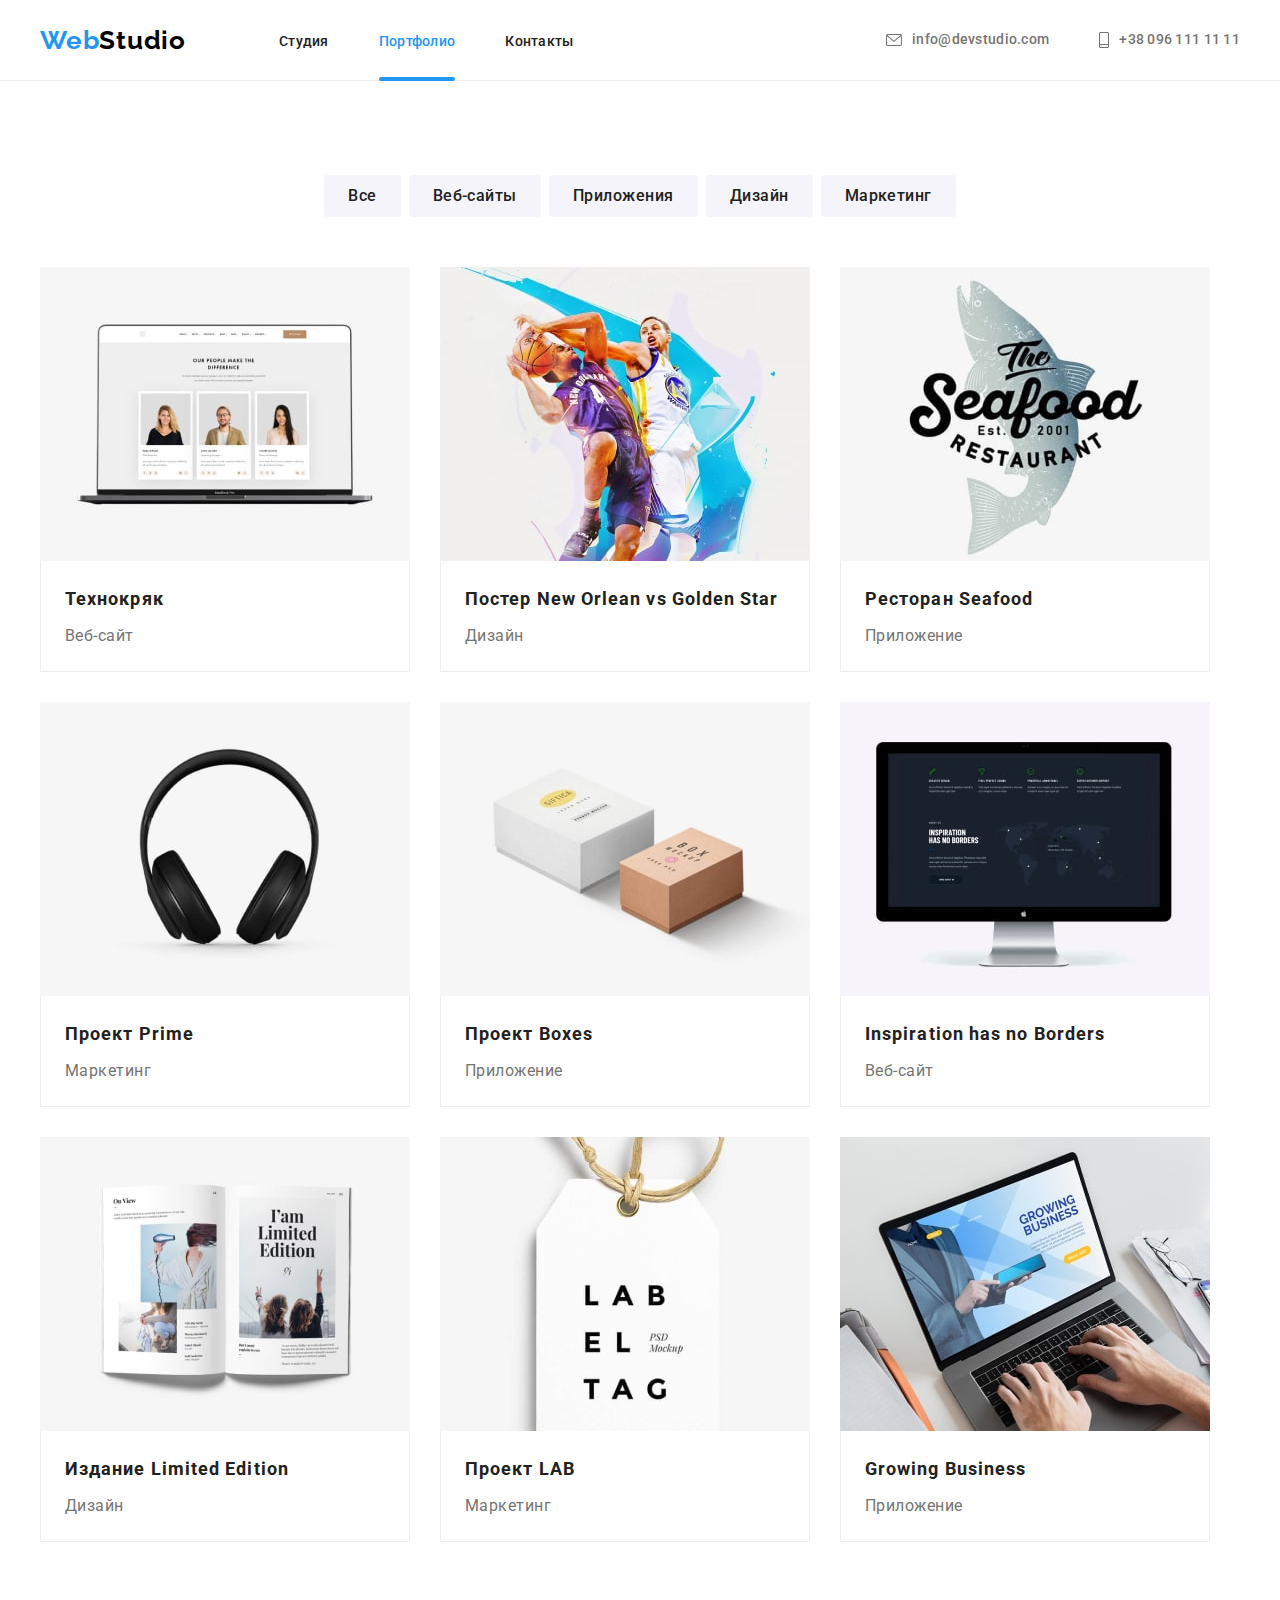
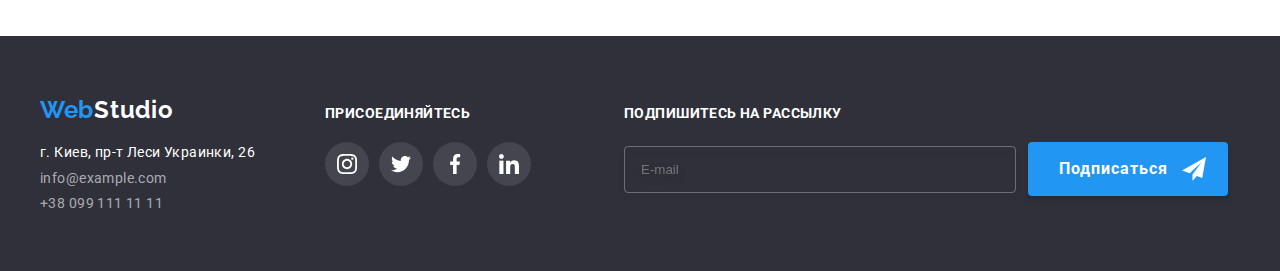
==== commit 0ca1ac65: "correction" ====
--- a/portfolio.html
+++ b/portfolio.html
@@ -50,9 +50,9 @@
         </div>
         <div class="mobile-menu " data-menu>
             <div class="container mobile-menu__container">
-                <button class="close-btn " data-menu-close>
-                    <svg class="close-btn__icon mobile-menu__close-btn" width="40"  height="40">
-                        <use href="./images/icon/sprite.svg#icon-dagger" width="19"  height="19"></use>
+                <button class="mobile-menu__close-btn " type="button" data-menu-close>
+                    <svg class="mobile-menu__close-icon " width="19" height="19">
+                        <use href="./images/icon/sprite.svg#icon-dagger" ></use>
                     </svg>
                 </button>
                 <ul class="nav-list list">
@@ -66,29 +66,30 @@
                         <a class="nav-list__link link" href="#контакты">Контакты</a>
                     </li>
                 </ul>
-                <ul class="communication__list list">
-                    <li class="communication__list--item">
-                        <a class="communication__list--link link" href="tel:+380961111111">+38 096 111 11 11</a>
-                    </li>
-                    <li class="communication__list--item">
-                        <a class="communication__list--link communication__list--link-font link" href="mailto:info@devstudio.com">info@devstudio.com</a>
-                    </li>
-                </ul>
-                <ul class="social-networks list">
-                    <li class="social-networks__item">
-                        <a class="social-networks__link link" href="#instagram">Instagram</a>
-                    </li>
-                    <li class="social-networks__item">
-                        <a class="social-networks__link link" href="#twitter">Twitter</a>
-                    </li>
-                    <li class="social-networks__item">
-                        <a class="social-networks__link link" href="#facebook">Facebook</a>
-                    </li>
-                    <li class="social-networks__item">
-                        <a class="social-networks__link link" href="#linkedIn">LinkedIn</a>
-                    </li>
-                </ul>
-            
+                <div class="mobile-menu__container-end">
+                    <ul class="communication__list list">
+                        <li class="communication__list--item">
+                            <a class="communication__list--link link" href="tel:+380961111111">+38 096 111 11 11</a>
+                        </li>
+                        <li class="communication__list--item">
+                            <a class="communication__list--link communication__list--link-font link" href="mailto:info@devstudio.com">info@devstudio.com</a>
+                        </li>
+                    </ul>
+                    <ul class="social-networks list">
+                        <li class="social-networks__item">
+                            <a class="social-networks__link link" href="#instagram">Instagram</a>
+                        </li>
+                        <li class="social-networks__item">
+                            <a class="social-networks__link link" href="#twitter">Twitter</a>
+                        </li>
+                        <li class="social-networks__item">
+                            <a class="social-networks__link link" href="#facebook">Facebook</a>
+                        </li>
+                        <li class="social-networks__item">
+                            <a class="social-networks__link link" href="#linkedIn">LinkedIn</a>
+                        </li>
+                    </ul>
+                </div>           
             </div>
         </div>
     </header>
--- a/css/main.min.css
+++ b/css/main.min.css
@@ -1 +1 @@
-:root{--main-font:"Roboto", "Sans","Lato", sans-serif;--secondary-font:"Raleway", "Montserrat", sans-serif;--title-text-colot: #212121;--accent-color: #2196F3;--primary-bg-color:#FFFFFF;--secondary-color:#757575}.visually-hidden{position:absolute;width:1px;height:1px;margin:-1px;border:0;padding:0;white-space:nowrap;-webkit-clip-path:inset(100%);clip-path:inset(100%);clip:rect(0 0 0 0);overflow:hidden}body{font-family:var(--main-font);font-weight:500;margin:0px;color:var(--secondary-color);background:var(--primary-bg-color)}h1,h2,h3,h4,h5,h6,p{margin-top:0;margin-bottom:0}ul,ol{margin-top:0;margin-bottom:0;padding-left:0}img{display:block;max-width:100%;height:auto}.list{list-style:none}.link{text-decoration:none;color:inherit}.container{padding-left:15px;padding-right:15px}@media screen and (min-width: 480px){.container{width:480px}}@media screen and (min-width: 768px){.container{width:768px;margin:0 auto}}@media screen and (min-width: 1200px){.container{width:1200px}}.backdrop{position:fixed;top:0;left:0;width:100vw;height:100vh;background-color:rgba(0,0,0,.2);opacity:1;visibility:visible;pointer-events:auto;transition:opacity 500ms linear,visibility 500ms linear}.is-hidden{opacity:0;visibility:hidden;pointer-events:none}.logo{font-family:var(--secondary-font);font-weight:700;font-size:24px;line-height:1.17;letter-spacing:.03em;color:#000}.logo--part{color:var(--accent-color)}.logo--footer{color:var(--primary-bg-color)}.logo--retreat{display:inline-block;margin-bottom:20px}@media screen and (min-width: 768px){.logo--header{margin-right:88px}}@media screen and (min-width: 1200px){.logo--header{font-weight:700;font-size:26px;line-height:1.19;margin-right:93px}}.social__list{display:flex;justify-content:space-between}.social__list--icon{width:20px;height:20px}.social__list--link{display:flex;align-items:center;justify-content:center;width:44px;height:44px;border-radius:50%;background-color:transparent;fill:#afb1b8;transition:fill 250ms cubic-bezier(0.4, 0, 0.2, 1),background-color 250ms cubic-bezier(0.4, 0, 0.2, 1)}.social__list--link:focus,.social__list--link:hover{background-color:var(--accent-color);fill:var(--primary-bg-color)}.button{padding:6px 22px;font-family:var(--main-font);font-weight:500;font-size:16px;line-height:1.63;text-align:center;letter-spacing:.03em;cursor:pointer;color:var(--title-text-colot);background-color:#f5f4fa;border-radius:4px;border-color:transparent;transition:box-shadow 250ms cubic-bezier(0.4, 0, 0.2, 1),background-color 250ms cubic-bezier(0.4, 0, 0.2, 1),color 250ms cubic-bezier(0.4, 0, 0.2, 1)}.button:focus,.button:hover{color:var(--primary-bg-color);background-color:var(--accent-color);box-shadow:0px 3px 1px rgba(0,0,0,.1),0px 1px 2px rgba(0,0,0,.08),0px 2px 2px rgba(0,0,0,.12)}.burger{padding:0;background-color:transparent;border:none;cursor:pointer;transition:fill 250ms cubic-bezier(0.4, 0, 0.2, 1)}.burger__icon{fill:#000}.burger__icon:hover,.burger__icon:focus{fill:var(--accent-color)}.header{padding-top:16px;padding-bottom:16px}.header-container{display:flex;justify-content:space-between;align-items:center}.mobile-menu{position:fixed;z-index:100;left:0;top:0;width:100vw;height:100vh;background-color:var(--primary-bg-color)}.mobile-menu{opacity:0;visibility:hidden;pointer-events:none}.mobile-menu.is-open{opacity:1;visibility:visible;pointer-events:auto}.mobile-menu__container{position:relative;min-height:200px;padding:48px 40px}.mobile-menu__close-btn{position:absolute;top:10px;right:15px;width:40px;height:40px;transition:fill 250ms cubic-bezier(0.4, 0, 0.2, 1)}.mobile-menu__close-btn:hover,.mobile-menu__close-btn:focus{fill:var(--accent-color)}.close-btn{padding:0;background-color:transparent;border:none;cursor:pointer}.close-btn__icon{fill:var(--title-text-colot)}.nav-list{margin-bottom:302px}.nav-list__item:not(:last-child){margin-bottom:32px}.nav-list__link{font-size:40px;line-height:1.17;letter-spacing:.02em;color:var(--title-text-colot);transition:color 250ms cubic-bezier(0.4, 0, 0.2, 1)}.nav-list__link:hover,.nav-list__link:focus{color:var(--accent-color)}.communication__list{margin-bottom:64px;font-size:34px;line-height:1.17;letter-spacing:.02em;color:var(--secondary-color);transition:color 250ms cubic-bezier(0.4, 0, 0.2, 1)}.communication__list--link-font{font-size:24px}.communication__list--link:hover,.communication__list--link:focus{color:var(--accent-color)}.communication__list--item:not(:last-child){margin-bottom:32px}.social-networks{display:flex;align-items:flex-end;font-size:18px;line-height:1.22;letter-spacing:.02em;color:var(--accent-color)}.social-networks__item:not(:last-child){padding-right:10px;margin-right:10px;border-right:1px solid rgba(33,33,33,.2)}@media screen and (max-width: 767px){.menu,.communication{display:none}}@media screen and (min-width: 768px){.burger,.mobile-menu{display:none}.header-container{display:flex}.header{border-bottom:1px solid #ececec;padding-top:26px;padding-bottom:26px}.main-nav{display:flex;align-items:center}.link.menu__link--current{color:var(--accent-color)}.link.menu__link--current::after{content:"";position:absolute;width:100%;height:4px;bottom:0;right:0;background-color:var(--accent-color);border-radius:2px}.menu{display:flex;align-items:center}.menu__item:not(:last-child){margin-right:50px}.menu__link{position:relative;font-size:14px;line-height:1.14;letter-spacing:.02em;padding:38px 0;color:var(--title-text-colot);transition:color 250ms cubic-bezier(0.4, 0, 0.2, 1);-webkit-animation-duration:500ms;animation-duration:500ms}.menu__link:hover,.menu__link:focus{color:var(--accent-color)}.communication{align-items:center;margin-left:auto;font-size:14px;line-height:1.14;letter-spacing:.02em;fill:var(--secondary-color)}.communication__link{display:flex;align-items:center;transition:fill 250ms cubic-bezier(0.4, 0, 0.2, 1),color 250ms cubic-bezier(0.4, 0, 0.2, 1)}.communication__link:hover,.communication__link:focus{color:var(--accent-color);fill:var(--accent-color)}.communication__icon{margin-right:10px}}@media screen and (max-width: 1199px){.communication__item:not(:last-child){margin-bottom:10px}}@media screen and (min-width: 1200px){.header{padding-top:25px;padding-bottom:24px}.menu__link{padding:32px 0}.communication{display:flex}.communication__item:not(:last-child){margin-right:50px}}.modal{padding:40px;width:450px;height:609px;background-color:var(--primary-bg-color);position:absolute;left:50%;top:50%;transform:translate(-50%, -50%)}.modal-button{position:absolute;width:30px;height:30px;cursor:pointer;top:8px;right:8px;padding:0;border-radius:50%;background-color:var(--primary-bg-color);border:1px solid rgba(0,0,0,.1)}.modal-button:focus .modal-icon{fill:var(--accent-color)}.modal-icon{text-align:center;fill:#000;transition:fill 250ms cubic-bezier(0.4, 0, 0.2, 1)}@media screen and (min-width: 1200px){.modal{width:528px;height:581px}}.modal-form{display:flex;flex-direction:column}.modal-form-heat{margin-bottom:12px;font-family:var(--main-font);font-weight:700;font-size:20px;line-height:1.15;text-align:center;letter-spacing:.03em;color:var(--title-text-colot)}.modal-form-field{margin-bottom:10px;font-family:var(--main-font);font-weight:400;font-size:12px;line-height:1.16;letter-spacing:.01em;color:var(--secondary-color)}.modal-form-imput-wrapper{display:block;position:relative;margin-top:4px}.modal-form-imput{padding:12px 42px;width:100%;height:40px;border:1px solid rgba(33,33,33,.2);border-radius:4px;transition:border-color 250ms cubic-bezier(0.4, 0, 0.2, 1),fill 250ms cubic-bezier(0.4, 0, 0.2, 1)}.modal-form-imput:focus{outline:none;border-color:var(--accent-color)}.modal-form-imput:focus+.modal-form-icon{fill:var(--accent-color)}.modal-form-message{margin-top:4px;padding:12px 16px;resize:none;width:100%;height:120px;border:1px solid rgba(33,33,33,.2);border-radius:4px;transition:border-color 250ms cubic-bezier(0.4, 0, 0.2, 1)}.modal-form-message:focus{outline:none;border-color:var(--accent-color)}.modal-form-icon{position:absolute;bottom:11px;left:12px;width:18px;height:18px}.modal-form-checkbox{transition:outline 250ms cubic-bezier(0.4, 0, 0.2, 1)}.modal-form-checkbox-label{align-items:center;margin-top:10px;margin-bottom:30px;font-family:var(--main-font);font-weight:400;font-size:12px;line-height:1.16;letter-spacing:.03em;color:var(--secondary-color)}.modal-form-checkbox-label::before{display:inline-block;content:"";width:16px;height:15px;border:2px solid #212121;cursor:pointer;margin-right:8px;border-radius:4px}.modal-form-checkbox:checked+.modal-form-checkbox-label::before{background-color:var(--accent-color);background-image:url(../images/icon/iconcheck.svg);background-repeat:no-repeat;background-position:center;background-origin:padding-box;border-color:var(--accent-color)}.modal-form-checkbox:focus+.modal-form-checkbox-label::before{border-color:var(--accent-color)}.modal-form-button{margin-right:auto;margin-left:auto;padding-top:10px;padding-bottom:10px;width:200px;font-family:var(--main-font);font-weight:700;font-size:16px;line-height:1.88;align-items:center;letter-spacing:.06em;cursor:pointer;color:var(--primary-bg-color);background:#2196f3;box-shadow:0px 4px 4px rgba(0,0,0,.15);border-radius:4px;border-color:transparent}.modal-form-checlbox-link{font-family:var(--main-font);font-weight:400;font-size:12px;line-height:1.17;align-items:center;letter-spacing:.03em;-webkit-text-decoration-line:underline;text-decoration-line:underline;color:var(--accent-color)}@media screen and (min-width: 1200px){.modal-form-checkbox-label{display:flex;font-weight:400;font-size:14px;line-height:2}.modal-form-checkbox-label::before{display:block;content:""}}.hero{max-width:480px;height:400px;padding-top:118px;padding-bottom:60px;background-position:center;background-size:cover;background-color:#2f303a;background-image:linear-gradient(rgba(47, 48, 58, 0.4), rgba(47, 48, 58, 0.4)),url("../../images/hero/hero-mobile@1x.jpg");text-align:center}@media screen and (min-device-pixel-ratio: 2)and (min-width: 320px),screen and (-webkit-min-device-pixel-ratio: 2)and (min-width: 320px),screen and (min-resolution: 192dpi)and (min-width: 320px),screen and (min-resolution: 2dppx)and (min-width: 320px){.hero .hero{background-image:linear-gradient(rgba(47, 48, 58, 0.4), rgba(47, 48, 58, 0.4)),url("../../images/hero/hero-mobile@2x.jpg")}}.hero__text{margin-right:auto;margin-left:auto;text-align:center;text-transform:uppercase;font-weight:900;font-size:26px;line-height:1.61;letter-spacing:.06em;width:360px;color:var(--primary-bg-color)}.hero__button{padding:10px 32px;margin-top:30px;font-family:var(--main-font);font-weight:700;font-size:16px;line-height:1.88;align-items:center;letter-spacing:.06em;cursor:pointer;color:var(--primary-bg-color);background-color:var(--accent-color);box-shadow:0px 4px 4px rgba(0,0,0,.15);border-radius:4px}@media screen and (min-width: 480px){.hero{max-width:768px;height:400px;margin:0 auto;padding-top:118px;padding-bottom:204px;background-image:linear-gradient(rgba(47, 48, 58, 0.4), rgba(47, 48, 58, 0.4)),url("../../images/hero/hero-tab@1x.jpg")}}@media screen and (min-width: 480px)and (min-device-pixel-ratio: 2)and (min-width: 480px),screen and (min-width: 480px)and (-webkit-min-device-pixel-ratio: 2)and (min-width: 480px),screen and (min-width: 480px)and (min-resolution: 192dpi)and (min-width: 480px),screen and (min-width: 480px)and (min-resolution: 2dppx)and (min-width: 480px){.hero .hero{background-image:linear-gradient(rgba(47, 48, 58, 0.4), rgba(47, 48, 58, 0.4)),url("../../images/hero/hero-tab@2x.jpg")}}@media screen and (min-width: 768px){.hero{max-width:1600px;height:600px;margin:0 auto;padding-top:200px;padding-bottom:200px;background-image:linear-gradient(rgba(47, 48, 58, 0.4), rgba(47, 48, 58, 0.4)),url("../../images/hero/hero@1x.jpg")}}@media screen and (min-device-pixel-ratio: 2)and (min-width: 768px),screen and (-webkit-min-device-pixel-ratio: 2)and (min-width: 768px),screen and (min-resolution: 192dpi)and (min-width: 768px),screen and (min-resolution: 2dppx)and (min-width: 768px){.hero{background-image:linear-gradient(rgba(47, 48, 58, 0.4), rgba(47, 48, 58, 0.4)),url("../../images/hero/hero@2x.jpg")}}@media screen and (min-width: 480px){.hero__text{font-weight:900;font-size:26px;line-height:1.61;letter-spacing:.06em;width:360px}}@media screen and (min-width: 768px){.hero__text{font-weight:900;font-size:44px;line-height:1.5;letter-spacing:.06em;width:696px}}@media screen and (min-width: 768px)and (max-width: 1199px){.hero{margin-bottom:627px}}.our-work{padding-top:94px;padding-bottom:94px}.our-work__title{margin-bottom:50px;font-weight:700;font-size:36px;line-height:1.16;text-align:center;letter-spacing:.03em;color:var(--title-text-colot)}.our-work__list{display:flex;flex-wrap:wrap;margin-top:-30px;margin-left:-30px}.our-work__example{margin-top:30px;margin-left:30px}.our-work__card{position:relative}.our-work__p{position:absolute;padding-top:27px;padding-bottom:27px;width:100%;bottom:0;right:0;font-family:var(--main-font);font-weight:700;font-size:14px;line-height:1.14;text-align:center;letter-spacing:.03em;text-transform:uppercase;color:var(--primary-bg-color);background-color:rgba(47,48,58,.8)}@media screen and (max-width: 1199px){.our-work{display:none}}.quality{padding-top:60px;padding-bottom:60px}.quality__list{font-weight:400;font-size:14px;line-height:1.71;letter-spacing:.03em}.quality__list--item{width:450px}.quality__list--title{margin-bottom:10px;font-weight:700;font-size:14px;line-height:1.17;text-transform:uppercase;text-align:center;color:var(--title-text-colot)}.quality__list--container{display:flex;align-items:center;justify-content:center;height:120px;width:100%;text-align:center;margin-bottom:30px;background:#f5f4fa;border-radius:4px}.quality__list--icon{width:70px;height:70px}@media screen and (min-width: 768px)and (max-width: 1199px){.quality{display:none}}@media screen and (min-width: 1200px){.quality{padding-top:94px;padding-bottom:0}.quality__list{display:flex;flex-wrap:wrap;margin-top:-30px;margin-left:-30px}.quality__list--item{margin-top:30px;margin-left:30px;width:270px}.quality__list--title{font-weight:700;font-size:14px;line-height:1.14}}.team{background:#f5f4fa;padding-top:60px;padding-bottom:60px}.team__title{margin-bottom:30px;font-weight:700;font-size:28px;line-height:1.17;text-align:center;letter-spacing:.03em;color:var(--title-text-colot)}.team__item{width:450px;background-color:var(--primary-bg-color);box-shadow:0px 1px 3px rgba(0,0,0,.12),0px 1px 1px rgba(0,0,0,.14),0px 2px 1px rgba(0,0,0,.2);border-radius:0px 0px 4px 4px}.team__box{padding:24px 122px}.team__name{margin-bottom:10px;font-size:16px;line-height:1.17;text-align:center;white-space:pre;letter-spacing:.03em;color:var(--title-text-colot)}.team__position{margin-bottom:16px;font-weight:400;font-size:16px;line-height:1.17;text-align:center;letter-spacing:.03em}.team__img{width:450px;height:460px}@media screen and (min-width: 768px){.team__list{display:flex;flex-wrap:wrap;margin-top:-30px;margin-left:-30px}.team__item{margin-top:30px;margin-left:30px;width:354px}.team__box{padding:24px 74px}.team__img{width:354px;height:374px}}@media screen and (max-width: 768px){.team__item{margin-bottom:30px}}@media screen and (min-width: 768px)and (max-width: 1199px){.team__item:nth-child(2n+1){margin-left:-15px}}@media screen and (min-width: 1200px){.team{padding-top:94px;padding-bottom:94px}.team__title{margin-bottom:50px;font-weight:700;font-size:36px;line-height:1.16}.team__item{width:270px}.team__box{padding:30px 32px}.team__img{width:270px;height:260px}}.customers{padding-top:60px;padding-bottom:60px}.customers__title{font-weight:700;font-size:28px;line-height:1.17;text-align:center;letter-spacing:.03em;margin-bottom:30px;color:var(--title-text-colot)}.customers__list{display:flex;flex-wrap:wrap;margin-top:-30px;margin-left:-30px}.customers__item{width:210px;height:92px;margin-top:30px;margin-left:30px}.customers__link{display:flex;align-items:center;justify-content:center;width:100%;height:100%;text-align:center;background:transparent;fill:#afb1b8;border:1px solid #afb1b8;border-radius:4px;transition:fill 250ms cubic-bezier(0.4, 0, 0.2, 1),border 250ms cubic-bezier(0.4, 0, 0.2, 1)}.customers__link:hover,.customers__link:focus{fill:var(--accent-color);border:1px solid var(--accent-color)}@media screen and (min-width: 768px){.customers__item{width:226px}}@media screen and (min-width: 1200px){.customers__title{font-weight:700;font-size:36px;line-height:1.17;margin-bottom:50px}.customers__item{width:170px}}.join{width:206px;margin-bottom:60px}.join__title{margin-bottom:20px;font-weight:700;font-size:14px;line-height:1.14;letter-spacing:.03em;text-transform:uppercase;color:var(--primary-bg-color)}.join__list{display:flex;justify-content:space-between}.join__list:not(:last-child){margin-right:10px}.join__icon{width:20px;height:20px}.join__link{display:flex;align-items:center;justify-content:center;width:44px;height:44px;border-radius:50%;background-color:rgba(255,255,255,.1);fill:var(--primary-bg-color);transition:background-color 250ms cubic-bezier(0.4, 0, 0.2, 1)}.join__link:focus,.join__link:hover{background-color:var(--accent-color)}@media screen and (min-width: 768px){.join{margin-top:0}}@media screen and (max-width: 1199px){.join{margin-right:auto;margin-left:auto}}@media screen and (min-width: 1200px){.join{margin-right:93px}}.footer{padding-top:60px;padding-bottom:60px;background:#2f303a}.footer__container{text-align:center}.footer__item{font-style:normal;font-weight:400;font-size:14px;line-height:1.17;letter-spacing:.03em}.footer__item:not(:last-child){margin-bottom:8px}.footer__site{color:var(--primary-bg-color)}.footer__communication{color:rgba(255,255,255,.6);transition:color 250ms cubic-bezier(0.4, 0, 0.2, 1)}.footer__communication:hover,.footer__communication:focus{color:var(--accent-color)}.footer__address{margin-bottom:60px}@media screen and (min-width: 768px)and (max-width: 1199px){.footer__container{display:flex;flex-wrap:wrap;align-items:flex-start}.footer__address{margin:auto;margin-bottom:60px}}@media screen and (min-width: 1200px){.footer__container{display:flex;align-items:baseline;text-align:left}.footer__item:not(:last-child){margin-bottom:9px}.footer__address{margin-right:70px}}.footer__form{width:450px}.footer__form--title{margin-bottom:20px;font-family:var(--main-font);font-weight:700;font-size:14px;line-height:1.14;letter-spacing:.03em;text-transform:uppercase;color:var(--primary-bg-color)}.footer__form--input{padding:15px 16px;width:458px;background-color:transparent;border:1px solid rgba(255,255,255,.3);filter:drop-shadow(0px 4px 4px rgba(0, 0, 0, 0.15));border-radius:4px;color:var(--primary-bg-color)}.footer__form--input:focus{outline:none;border-color:var(--primary-bg-color);background-color:transparent;color:var(--primary-bg-color)}.footer__form--subscribe{width:200px;padding-top:10px;padding-bottom:10px;padding-left:29px;margin:auto;font-family:var(--main-font);font-weight:700;font-size:16px;line-height:1.87;color:var(--primary-bg-color);display:flex;align-items:center;text-align:center;letter-spacing:.06em;cursor:pointer;background-color:var(--accent-color);box-shadow:0px 4px 4px rgba(0,0,0,.15);border-radius:4px;border-color:transparent}.footer__form--icon{fill:var(--primary-bg-color);margin:auto}@media screen and (max-width: 1199px){.footer__form{margin:auto}.footer__form--input{margin-bottom:20px}}@media screen and (min-width: 1200px){.footer__form{width:570px}.footer__form--label{display:flex;align-items:center}.footer__form--input{width:358px;margin-right:12px}}.offers{margin-top:60px;margin-bottom:40px}.offers__list{display:flex}.offers :not(:last-child){margin-right:8px}@media screen and (max-width: 767px){.offers__item:nth-child(-n+3){margin-bottom:15px}.offers__list{flex-wrap:wrap}}@media screen and (min-width: 768px){.offers{margin-bottom:30px}.offers__list{justify-content:center}}@media screen and (min-width: 1200px){.offers{margin-top:94px;margin-bottom:50px}}.portfolio-list__item{margin-bottom:30px;width:450px;text-decoration:none;background-color:var(--primary-bg-color);box-sizing:border-box}.portfolio-list__focus{display:block;text-decoration:none;color:currentColor;transition:box-shadow 250ms cubic-bezier(0.4, 0, 0.2, 1)}.portfolio-list__img-card{position:relative;overflow:hidden}.portfolio-list__overlay{position:absolute;padding:62px 23px;overflow:auto;top:0;left:0;width:100%;height:100%;font-family:var(--main-font);font-weight:400;font-size:18px;line-height:1.55;letter-spacing:.03em;background-color:rgba(33,150,243,.9);color:var(--primary-bg-color);border:1px solid #000;box-shadow:0px 4px 4px rgba(0,0,0,.25);transform:translateY(100%);transition:transform 250ms cubic-bezier(0.4, 0, 0.2, 1)}.portfolio-list__focus:hover .portfolio-list__overlay,.portfolio-list__focus:focus .portfolio-list__overlay{transform:translateY(0%)}.portfolio-information{padding:20px 24px;border-right:1px solid #eee;border-bottom:1px solid #eee;border-left:1px solid #eee;text-decoration:none}.portfolio-information__title{margin-bottom:4px;font-family:var(--main-font);font-weight:700;font-size:18px;line-height:2;letter-spacing:.06em;color:var(--title-text-colot)}.portfolio-information__text{font-weight:400;font-size:16px;line-height:1.88;letter-spacing:.03em}.portfolio-list__focus:hover,.portfolio-list__focus:focus{box-shadow:0px 1px 1px rgba(0,0,0,.12),0px 4px 4px rgba(0,0,0,.06),1px 4px 6px rgba(0,0,0,.16)}@media screen and (min-width: 768px)and (max-width: 1199px){.portfolio-information:first-child{padding-bottom:56px}}@media screen and (min-width: 768px){.portfolio-list{display:flex;flex-wrap:wrap;margin-left:-30px;margin-top:-30px}.portfolio-list__item{margin-left:30px;margin-top:30px;width:354px}}/*# sourceMappingURL=main.min.css.map */+:root{--main-font:"Roboto", "Sans","Lato", sans-serif;--secondary-font:"Raleway", "Montserrat", sans-serif;--title-text-colot: #212121;--accent-color: #2196F3;--primary-bg-color:#FFFFFF;--secondary-color:#757575}.visually-hidden{position:absolute;width:1px;height:1px;margin:-1px;border:0;padding:0;white-space:nowrap;-webkit-clip-path:inset(100%);clip-path:inset(100%);clip:rect(0 0 0 0);overflow:hidden}body{font-family:var(--main-font);font-weight:500;margin:0px;color:var(--secondary-color);background:var(--primary-bg-color)}h1,h2,h3,h4,h5,h6,p{margin-top:0;margin-bottom:0}ul,ol{margin-top:0;margin-bottom:0;padding-left:0}img{display:block;max-width:100%;height:auto}.list{list-style:none}.link{text-decoration:none;color:inherit}.container{margin:0 auto;padding-left:15px;padding-right:15px}@media screen and (min-width: 480px){.container{width:480px}}@media screen and (min-width: 768px){.container{width:768px;margin:0 auto}}@media screen and (min-width: 1200px){.container{width:1200px}}.backdrop{position:fixed;top:0;left:0;width:100vw;height:100vh;background-color:rgba(0,0,0,.2);opacity:1;visibility:visible;pointer-events:auto;transition:opacity 500ms linear,visibility 500ms linear}.is-hidden{opacity:0;visibility:hidden;pointer-events:none}.logo{font-family:var(--secondary-font);font-weight:700;font-size:24px;line-height:1.17;letter-spacing:.03em;color:#000}.logo--part{color:var(--accent-color)}.logo--footer{color:var(--primary-bg-color)}.logo--retreat{display:inline-block;margin-bottom:20px}@media screen and (min-width: 768px){.logo--header{margin-right:88px}}@media screen and (min-width: 1200px){.logo--header{font-weight:700;font-size:26px;line-height:1.19;margin-right:93px}}.social__list{display:flex;justify-content:space-between}.social__list--icon{width:20px;height:20px}.social__list--link{display:flex;align-items:center;justify-content:center;width:44px;height:44px;border-radius:50%;background-color:transparent;fill:#afb1b8;transition:fill 250ms cubic-bezier(0.4, 0, 0.2, 1),background-color 250ms cubic-bezier(0.4, 0, 0.2, 1)}.social__list--link:focus,.social__list--link:hover{background-color:var(--accent-color);fill:var(--primary-bg-color)}.button{padding:6px 22px;font-family:var(--main-font);font-weight:500;font-size:16px;line-height:1.63;text-align:center;letter-spacing:.03em;cursor:pointer;color:var(--title-text-colot);background-color:#f5f4fa;border-radius:4px;border-color:transparent;transition:box-shadow 250ms cubic-bezier(0.4, 0, 0.2, 1),background-color 250ms cubic-bezier(0.4, 0, 0.2, 1),color 250ms cubic-bezier(0.4, 0, 0.2, 1)}.button:focus,.button:hover{color:var(--primary-bg-color);background-color:var(--accent-color);box-shadow:0px 3px 1px rgba(0,0,0,.1),0px 1px 2px rgba(0,0,0,.08),0px 2px 2px rgba(0,0,0,.12)}.burger{padding:0;background-color:transparent;border:none;cursor:pointer;width:40px;height:40px;transition:fill 250ms cubic-bezier(0.4, 0, 0.2, 1)}.burger__icon{fill:#000}.burger__icon:hover,.burger__icon:focus{fill:var(--accent-color)}.header{padding-top:16px;padding-bottom:16px}.header-container{display:flex;justify-content:space-between;align-items:center}.mobile-menu{position:fixed;top:0;left:0;background-color:var(--primary-bg-color);width:100vw;height:100vh}.mobile-menu__container{position:relative;height:100vh;display:flex;flex-direction:column;justify-content:space-between;padding:48px 40px}.mobile-menu__close-btn{position:absolute;right:15px;top:10px;width:40px;height:40px;padding:0;background-color:transparent;border:none;cursor:pointer;fill:var(--title-text-colot);transition:fill 250ms cubic-bezier(0.4, 0, 0.2, 1)}.mobile-menu__close-btn:hover,.mobile-menu__close-btn:focus{fill:var(--accent-color)}.mobile-menu{opacity:0;visibility:hidden;pointer-events:none}.mobile-menu.is-open{opacity:1;visibility:visible;pointer-events:auto;z-index:1}.nav-list__item:not(:last-child){margin-bottom:36px}.nav-list__link{font-size:40px;line-height:1.17;letter-spacing:.02em;text-decoration:none;color:var(--title-text-colot);transition:color 250ms cubic-bezier(0.4, 0, 0.2, 1)}.nav-list__link:hover,.nav-list__link:focus{color:var(--accent-color)}.communication__list{margin-bottom:64px}.communication__list--link{font-size:34px;line-height:1.17;letter-spacing:.02em;color:var(--accent-color);transition:color 250ms cubic-bezier(0.4, 0, 0.2, 1)}.communication__list--link-font{color:var(--secondary-color);font-size:24px}.communication__list--link:hover,.communication__list--link:focus{color:var(--accent-color)}.communication__list--item:not(:last-child){margin-bottom:32px}.social-networks{display:flex}.social-networks__link{font-size:18px;line-height:1.22;letter-spacing:.02em;text-decoration:none;color:var(--accent-color)}.social-networks__item:not(:last-child){padding-right:10px;margin-right:10px;border-right:1px solid rgba(33,33,33,.2)}@media screen and (max-width: 767px){.menu,.communication{display:none}}@media screen and (min-width: 768px){.burger,.mobile-menu{display:none}.header-container{display:flex}.header{border-bottom:1px solid #ececec;padding-top:26px;padding-bottom:26px}.main-nav{display:flex;align-items:center}.link.menu__link--current{color:var(--accent-color)}.link.menu__link--current::after{content:"";position:absolute;width:100%;height:4px;bottom:0;right:0;background-color:var(--accent-color);border-radius:2px}.menu{display:flex;align-items:center}.menu__item:not(:last-child){margin-right:50px}.menu__link{position:relative;font-size:14px;line-height:1.14;letter-spacing:.02em;padding:38px 0;color:var(--title-text-colot);transition:color 250ms cubic-bezier(0.4, 0, 0.2, 1);-webkit-animation-duration:500ms;animation-duration:500ms}.menu__link:hover,.menu__link:focus{color:var(--accent-color)}.communication{align-items:center;margin-left:auto;font-size:14px;line-height:1.14;letter-spacing:.02em;fill:var(--secondary-color)}.communication__link{display:flex;align-items:center;transition:fill 250ms cubic-bezier(0.4, 0, 0.2, 1),color 250ms cubic-bezier(0.4, 0, 0.2, 1)}.communication__link:hover,.communication__link:focus{color:var(--accent-color);fill:var(--accent-color)}.communication__icon{margin-right:10px}}@media screen and (max-width: 1199px){.communication__item:not(:last-child){margin-bottom:10px}}@media screen and (min-width: 1200px){.header{padding-top:25px;padding-bottom:24px}.menu__link{padding:32px 0}.communication{display:flex}.communication__item:not(:last-child){margin-right:50px}}.modal{padding:40px;width:450px;height:609px;background-color:var(--primary-bg-color);position:absolute;left:50%;top:50%;transform:translate(-50%, -50%)}.modal-button{position:absolute;width:30px;height:30px;cursor:pointer;top:8px;right:8px;padding:0;border-radius:50%;background-color:var(--primary-bg-color);border:1px solid rgba(0,0,0,.1)}.modal-button:focus .modal-icon{fill:var(--accent-color)}.modal-icon{text-align:center;fill:#000;transition:fill 250ms cubic-bezier(0.4, 0, 0.2, 1)}@media screen and (min-width: 1200px){.modal{width:528px;height:581px}}.modal-form{display:flex;flex-direction:column}.modal-form-heat{margin-bottom:12px;font-family:var(--main-font);font-weight:700;font-size:20px;line-height:1.15;text-align:center;letter-spacing:.03em;color:var(--title-text-colot)}.modal-form-field{margin-bottom:10px;font-family:var(--main-font);font-weight:400;font-size:12px;line-height:1.16;letter-spacing:.01em;color:var(--secondary-color)}.modal-form-imput-wrapper{display:block;position:relative;margin-top:4px}.modal-form-imput{padding:12px 42px;width:100%;height:40px;border:1px solid rgba(33,33,33,.2);border-radius:4px;transition:border-color 250ms cubic-bezier(0.4, 0, 0.2, 1),fill 250ms cubic-bezier(0.4, 0, 0.2, 1)}.modal-form-imput:focus{outline:none;border-color:var(--accent-color)}.modal-form-imput:focus+.modal-form-icon{fill:var(--accent-color)}.modal-form-message{margin-top:4px;padding:12px 16px;resize:none;width:100%;height:120px;border:1px solid rgba(33,33,33,.2);border-radius:4px;transition:border-color 250ms cubic-bezier(0.4, 0, 0.2, 1)}.modal-form-message:focus{outline:none;border-color:var(--accent-color)}.modal-form-icon{position:absolute;bottom:11px;left:12px;width:18px;height:18px}.modal-form-checkbox{transition:outline 250ms cubic-bezier(0.4, 0, 0.2, 1)}.modal-form-checkbox-label{align-items:center;margin-top:10px;margin-bottom:30px;font-family:var(--main-font);font-weight:400;font-size:12px;line-height:1.16;letter-spacing:.03em;color:var(--secondary-color)}.modal-form-checkbox-label::before{display:inline-block;content:"";width:16px;height:15px;border:2px solid #212121;cursor:pointer;margin-right:8px;border-radius:4px}.modal-form-checkbox:checked+.modal-form-checkbox-label::before{background-color:var(--accent-color);background-image:url(../images/icon/iconcheck.svg);background-repeat:no-repeat;background-position:center;background-origin:padding-box;border-color:var(--accent-color)}.modal-form-checkbox:focus+.modal-form-checkbox-label::before{border-color:var(--accent-color)}.modal-form-button{margin-right:auto;margin-left:auto;padding-top:10px;padding-bottom:10px;width:200px;font-family:var(--main-font);font-weight:700;font-size:16px;line-height:1.88;align-items:center;letter-spacing:.06em;cursor:pointer;color:var(--primary-bg-color);background:#2196f3;box-shadow:0px 4px 4px rgba(0,0,0,.15);border-radius:4px;border-color:transparent}.modal-form-checlbox-link{font-family:var(--main-font);font-weight:400;font-size:12px;line-height:1.17;align-items:center;letter-spacing:.03em;-webkit-text-decoration-line:underline;text-decoration-line:underline;color:var(--accent-color)}@media screen and (min-width: 1200px){.modal-form-checkbox-label{display:flex;font-weight:400;font-size:14px;line-height:2}.modal-form-checkbox-label::before{display:block;content:""}}.hero{max-width:480px;padding-top:118px;padding-bottom:60px;background-position:center;background-size:cover;background-color:#2f303a;background-image:linear-gradient(rgba(47, 48, 58, 0.4), rgba(47, 48, 58, 0.4)),url("../../images/hero/hero-mobile@1x.jpg");text-align:center}@media screen and (min-device-pixel-ratio: 2)and (min-width: 320px),screen and (-webkit-min-device-pixel-ratio: 2)and (min-width: 320px),screen and (min-resolution: 192dpi)and (min-width: 320px),screen and (min-resolution: 2dppx)and (min-width: 320px){.hero .hero{background-image:linear-gradient(rgba(47, 48, 58, 0.4), rgba(47, 48, 58, 0.4)),url("../../images/hero/hero-mobile@2x.jpg")}}.hero__text{margin-right:auto;margin-left:auto;text-align:center;text-transform:uppercase;font-weight:900;font-size:26px;line-height:1.61;letter-spacing:.06em;width:360px;color:var(--primary-bg-color)}.hero__button{padding:10px 32px;margin-top:30px;font-family:var(--main-font);font-weight:700;font-size:16px;line-height:1.88;align-items:center;letter-spacing:.06em;cursor:pointer;color:var(--primary-bg-color);background-color:var(--accent-color);box-shadow:0px 4px 4px rgba(0,0,0,.15);border-radius:4px}@media screen and (min-width: 480px){.hero{max-width:768px;margin:0 auto;padding-top:118px;padding-bottom:118px;background-image:linear-gradient(rgba(47, 48, 58, 0.4), rgba(47, 48, 58, 0.4)),url("./../images/hero/hero-tab@1x.jpg")}}@media screen and (min-width: 480px)and (min-device-pixel-ratio: 2)and (min-width: 480px),screen and (min-width: 480px)and (-webkit-min-device-pixel-ratio: 2)and (min-width: 480px),screen and (min-width: 480px)and (min-resolution: 192dpi)and (min-width: 480px),screen and (min-width: 480px)and (min-resolution: 2dppx)and (min-width: 480px){.hero .hero{background-image:linear-gradient(rgba(47, 48, 58, 0.4), rgba(47, 48, 58, 0.4)),url("./../images/hero/hero-tab@2x.jpg")}}@media screen and (min-width: 768px){.hero{max-width:1600px;margin:0 auto;padding-top:200px;padding-bottom:200px;background-image:linear-gradient(rgba(47, 48, 58, 0.4), rgba(47, 48, 58, 0.4)),url("./../images/hero/hero@1x.jpg")}}@media screen and (min-device-pixel-ratio: 2)and (min-width: 768px),screen and (-webkit-min-device-pixel-ratio: 2)and (min-width: 768px),screen and (min-resolution: 192dpi)and (min-width: 768px),screen and (min-resolution: 2dppx)and (min-width: 768px){.hero{background-image:linear-gradient(rgba(47, 48, 58, 0.4), rgba(47, 48, 58, 0.4)),url("./../images/hero/hero@2x.jpg")}}@media screen and (min-width: 480px){.hero__text{font-weight:900;font-size:26px;line-height:1.61;letter-spacing:.06em;width:360px}}@media screen and (min-width: 768px){.hero__text{font-weight:900;font-size:44px;line-height:1.5;letter-spacing:.06em;width:696px}}.our-work{padding-top:94px;padding-bottom:94px}.our-work__title{margin-bottom:50px;font-weight:700;font-size:36px;line-height:1.16;text-align:center;letter-spacing:.03em;color:var(--title-text-colot)}.our-work__list{display:flex;flex-wrap:wrap;margin-top:-30px;margin-left:-30px}.our-work__example{margin-top:30px;margin-left:30px}.our-work__card{position:relative}.our-work__p{position:absolute;padding-top:27px;padding-bottom:27px;width:100%;bottom:0;right:0;font-family:var(--main-font);font-weight:700;font-size:14px;line-height:1.14;text-align:center;letter-spacing:.03em;text-transform:uppercase;color:var(--primary-bg-color);background-color:rgba(47,48,58,.8)}@media screen and (max-width: 1199px){.our-work{display:none}}.quality{padding-top:60px;padding-bottom:60px}.quality__list{font-weight:400;font-size:14px;line-height:1.71;letter-spacing:.03em}.quality__list--item{width:450px}.quality__list--title{margin-bottom:10px;font-weight:700;font-size:14px;line-height:1.17;text-transform:uppercase;text-align:center;color:var(--title-text-colot)}.quality__list--container{display:flex;align-items:center;justify-content:center;height:120px;width:100%;text-align:center;margin-bottom:30px;background:#f5f4fa;border-radius:4px}.quality__list--icon{width:70px;height:70px}@media screen and (max-width: 767px){.quality__list--item:not(:last-child){margin-bottom:30px}}@media screen and (min-width: 768px){.quality__list{display:flex;flex-wrap:wrap;margin-top:-30px;margin-left:-30px}.quality__list--item{margin-top:30px;margin-left:30px;width:354px}.quality__list--title{font-weight:700;font-size:14px;line-height:1.14}}@media screen and (min-width: 1200px){.quality{padding-top:94px;padding-bottom:0}.quality__list--item{width:270px}}.team{background:#f5f4fa;padding-top:60px;padding-bottom:60px}.team__title{margin-bottom:30px;font-weight:700;font-size:28px;line-height:1.17;text-align:center;letter-spacing:.03em;color:var(--title-text-colot)}.team__item{width:450px;background-color:var(--primary-bg-color);box-shadow:0px 1px 3px rgba(0,0,0,.12),0px 1px 1px rgba(0,0,0,.14),0px 2px 1px rgba(0,0,0,.2);border-radius:0px 0px 4px 4px}.team__box{padding:24px 122px}.team__name{margin-bottom:10px;font-size:16px;line-height:1.17;text-align:center;white-space:pre;letter-spacing:.03em;color:var(--title-text-colot)}.team__position{margin-bottom:16px;font-weight:400;font-size:16px;line-height:1.17;text-align:center;letter-spacing:.03em}.team__img{width:450px;height:460px}@media screen and (min-width: 768px){.team__list{display:flex;flex-wrap:wrap;margin-top:-30px;margin-left:-30px}.team__item{margin-top:30px;margin-left:30px;width:354px}.team__box{padding:24px 74px}.team__img{width:354px;height:374px}}@media screen and (max-width: 768px){.team__item:not(:last-child){margin-bottom:30px}}@media screen and (min-width: 1200px){.team{padding-top:94px;padding-bottom:94px}.team__title{margin-bottom:50px;font-weight:700;font-size:36px;line-height:1.16}.team__item{width:270px}.team__box{padding:30px 32px}.team__img{width:270px;height:260px}}.customers{padding-top:60px;padding-bottom:60px}.customers__title{font-weight:700;font-size:28px;line-height:1.17;text-align:center;letter-spacing:.03em;margin-bottom:30px;color:var(--title-text-colot)}.customers__list{display:flex;flex-wrap:wrap;margin-top:-30px;margin-left:-30px}.customers__item{width:210px;height:92px;margin-top:30px;margin-left:30px}.customers__link{display:flex;align-items:center;justify-content:center;width:100%;height:100%;text-align:center;background:transparent;fill:#afb1b8;border:1px solid #afb1b8;border-radius:4px;transition:fill 250ms cubic-bezier(0.4, 0, 0.2, 1),border 250ms cubic-bezier(0.4, 0, 0.2, 1)}.customers__link:hover,.customers__link:focus{fill:var(--accent-color);border:1px solid var(--accent-color)}@media screen and (min-width: 768px){.customers__item{width:226px}}@media screen and (min-width: 1200px){.customers__title{font-weight:700;font-size:36px;line-height:1.17;margin-bottom:50px}.customers__item{width:170px}}.join{margin-bottom:60px}.join__title{margin-bottom:20px;font-weight:700;font-size:14px;line-height:1.14;letter-spacing:.03em;text-transform:uppercase;color:var(--primary-bg-color)}.join__list{display:flex;justify-content:center}.join__item:not(:last-child){margin-right:10px}.join__icon{width:20px;height:20px}.join__link{display:flex;align-items:center;justify-content:center;width:44px;height:44px;border-radius:50%;background-color:rgba(255,255,255,.1);fill:var(--primary-bg-color);transition:background-color 250ms cubic-bezier(0.4, 0, 0.2, 1)}.join__link:focus,.join__link:hover{background-color:var(--accent-color)}@media screen and (min-width: 768px){.join{margin-top:0}}@media screen and (min-width: 1200px){.join{margin-bottom:0;margin-right:93px}}.footer{padding-top:60px;padding-bottom:60px;background:#2f303a}.footer__container{text-align:center}.footer__item{font-style:normal;font-weight:400;font-size:14px;line-height:1.17;letter-spacing:.03em}.footer__item:not(:last-child){margin-bottom:8px}.footer__site{color:var(--primary-bg-color)}.footer__communication{color:rgba(255,255,255,.6);transition:color 250ms cubic-bezier(0.4, 0, 0.2, 1)}.footer__communication:hover,.footer__communication:focus{color:var(--accent-color)}.footer__address{margin-bottom:60px}@media screen and (min-width: 768px)and (max-width: 1199px){.footer__container{display:flex;flex-wrap:wrap;align-items:baseline;justify-content:space-around}.footer__address{margin-bottom:60px}}@media screen and (min-width: 1200px){.footer__container{display:flex;align-items:baseline;text-align:left}.footer__item:not(:last-child){margin-bottom:9px}.footer__address{margin-bottom:0;margin-right:70px}}.footer__form{width:450px}.footer__form--title{margin-bottom:20px;font-family:var(--main-font);font-weight:700;font-size:14px;line-height:1.14;letter-spacing:.03em;text-transform:uppercase;color:var(--primary-bg-color)}.footer__form--input{padding:15px 16px;width:458px;background-color:transparent;border:1px solid rgba(255,255,255,.3);filter:drop-shadow(0px 4px 4px rgba(0, 0, 0, 0.15));border-radius:4px;color:var(--primary-bg-color)}.footer__form--input:focus{outline:none;border-color:var(--primary-bg-color);background-color:transparent;color:var(--primary-bg-color)}.footer__form--subscribe{width:200px;padding-top:10px;padding-bottom:10px;padding-left:29px;margin:auto;font-family:var(--main-font);font-weight:700;font-size:16px;line-height:1.87;color:var(--primary-bg-color);display:flex;align-items:center;text-align:center;letter-spacing:.06em;cursor:pointer;background-color:var(--accent-color);box-shadow:0px 4px 4px rgba(0,0,0,.15);border-radius:4px;border-color:transparent}.footer__form--icon{fill:var(--primary-bg-color);margin:auto}@media screen and (max-width: 1199px){.footer__form--input{margin-bottom:20px}}@media screen and (min-width: 1200px){.footer__form{width:570px}.footer__form--label{display:flex;align-items:center}.footer__form--input{width:358px;margin-right:12px}}.offers__list{display:flex;margin-bottom:40px}.offers :not(:last-child){margin-right:8px}@media screen and (max-width: 767px){.offers__item:nth-child(-n+3){margin-bottom:15px}.offers__list{flex-wrap:wrap}}@media screen and (min-width: 768px){.offers__list{margin-bottom:30px;justify-content:center}}@media screen and (min-width: 1200px){.offers__list{margin-bottom:50px}}.portfolio{padding-top:60px;padding-bottom:40px}.portfolio-list__item{width:450px;text-decoration:none;background-color:var(--primary-bg-color);box-sizing:border-box}.portfolio-list__focus{display:flex;flex-direction:column;text-decoration:none;color:currentColor;transition:box-shadow 250ms cubic-bezier(0.4, 0, 0.2, 1)}.portfolio-list__img-card{position:relative;overflow:hidden}.portfolio-list__overlay{position:absolute;padding:62px 23px;overflow:auto;top:0;left:0;width:100%;height:100%;font-family:var(--main-font);font-weight:400;font-size:18px;line-height:1.55;letter-spacing:.03em;background-color:rgba(33,150,243,.9);color:var(--primary-bg-color);border:1px solid #000;box-shadow:0px 4px 4px rgba(0,0,0,.25);transform:translateY(100%);transition:transform 250ms cubic-bezier(0.4, 0, 0.2, 1)}.portfolio-list__focus:hover .portfolio-list__overlay,.portfolio-list__focus:focus .portfolio-list__overlay{transform:translateY(0%)}.portfolio-information{flex-grow:1;padding:20px 24px;border-right:1px solid #eee;border-bottom:1px solid #eee;border-left:1px solid #eee;text-decoration:none}.portfolio-information__title{margin-bottom:4px;font-family:var(--main-font);font-weight:700;font-size:18px;line-height:2;letter-spacing:.06em;color:var(--title-text-colot)}.portfolio-information__text{font-weight:400;font-size:16px;line-height:1.88;letter-spacing:.03em}.portfolio-list__focus:hover,.portfolio-list__focus:focus{box-shadow:0px 1px 1px rgba(0,0,0,.12),0px 4px 4px rgba(0,0,0,.06),1px 4px 6px rgba(0,0,0,.16)}@media screen and (max-width: 767px){.portfolio-list__item:not(:last-child){margin-bottom:30px}}@media screen and (min-width: 768px){.portfolio{padding-bottom:60px}.portfolio-list{display:flex;flex-wrap:wrap;margin-left:-30px;margin-top:-30px}.portfolio-list__item{display:flex;margin-left:30px;margin-top:30px;width:354px}}@media screen and (min-width: 1200px){.portfolio{padding-top:94px;padding-bottom:94px}.portfolio-list__item{width:370px}}/*# sourceMappingURL=main.min.css.map */